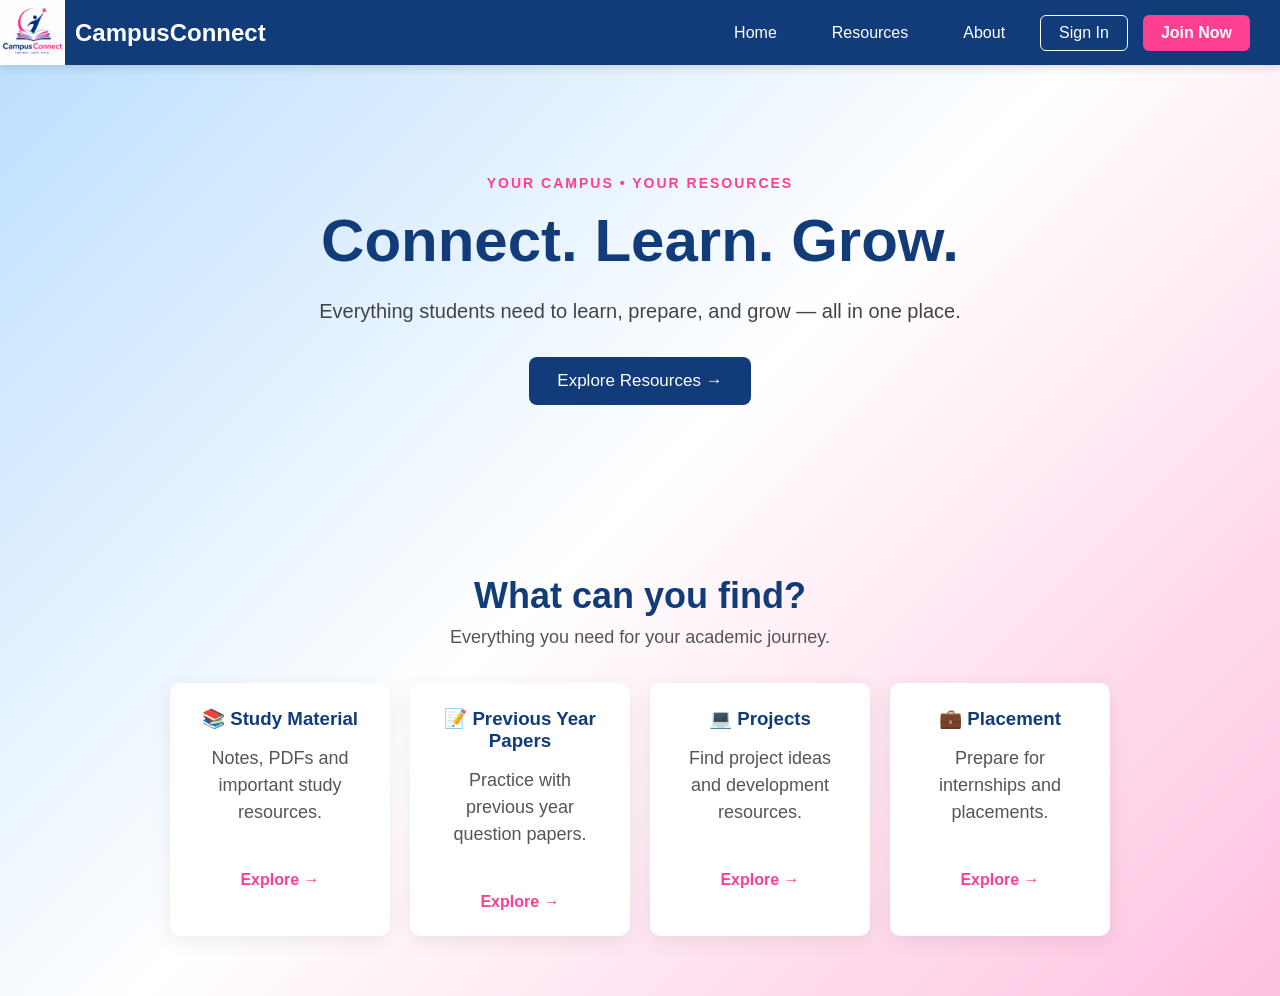
==== index.html @ 2db2a8f1 "Initial CampusConnect website" ====
<!DOCTYPE html>
<html lang="en">
<head>
  <meta charset="UTF-8">
  <meta name="viewport" content="width=device-width, initial-scale=1.0">
  <title>campusConnect</title>
  <link rel="stylesheet" href="style.css">
</head>
<body>
  <!-- Navigation -->
  <nav>
    <div class="brand">
        <img src="logo.png" alt="CampusConnect Logo">
        <h2>CampusConnect</h2>
    </div>
    <div class="nav-links">
        <a href="#">Home</a>
        <a href="#">Resources</a>
        <a href="#">About</a>
        <a href="#" class="signin-btn">Sign In</a>
        <a href="#" class="join-btn">Join Now</a>
    </div>
</nav>

    <!-- Hero section -->
  <section class="hero">
    <div class="hero-content">
        <p class="hero-small-text">YOUR CAMPUS • YOUR RESOURCES</p>
        <h1>Connect. Learn. Grow.</h1>
        <p class="hero-description">
            Everything students need to learn, prepare,
            and grow — all in one place.
        </p>
        <a href="resources.html" class="explore-btn">
    Explore Resources →
</a>
    </div>
</section>

       <!-- Resources Section -->

   <section class="resources">
    <h2>What can you find?</h2>
    <p class="resources-subtitle">
        Everything you need for your academic journey.
    </p>
    <div class="resource-container">
        <div class="resource-card">
            <h3>📚 Study Material</h3>
            <p>Notes, PDFs and important study resources.</p>
            <a href="#">Explore →</a>
        </div>
        <div class="resource-card">
            <h3>📝 Previous Year Papers</h3>
            <p>Practice with previous year question papers.</p>
            <a href="#">Explore →</a>
        </div>
        <div class="resource-card">
            <h3>💻 Projects</h3>
            <p>Find project ideas and development resources.</p>
            <a href="#">Explore →</a>
        </div>
        <div class="resource-card">
            <h3>💼 Placement</h3>
            <p>Prepare for internships and placements.</p>
            <a href="#">Explore →</a>
        </div>
    </div>
</section>
   
</body>
</html>
---- style.css ----
* {
    margin: 0;
    padding: 0;
    box-sizing: border-box;
}


nav {
    height: 65px;
    display: flex;
    justify-content: space-between;
    align-items: center;
    padding: 0 30px 0 0;
    background-color: #123B7A;
    box-shadow: 0 2px 10px rgba(0, 0, 0, 0.15);
}

.brand {
    display: flex;
    align-items: center;
}

.brand img {
    width: 65px;
    height: 65px;
    object-fit: contain;
}

.brand h2 {
    margin-left: 10px;
    font-size: 24px;
    color: white;
}

.nav-links {
    display: flex;
    gap: 30px;
}

.nav-links a {
    text-decoration: none;
    color: white;
    font-size: 16px;
    transition: 0.3s;
}

.nav-links a:hover {
    color: #ff3f91;
}




/*  hero section */
.hero {
    min-height: 450px;
    display: flex;
    justify-content: center;
    align-items: center;
    text-align: center;
    padding: 60px 20px;
}

.hero-content {
    max-width: 750px;
}

.hero-small-text {
    color: #ff3f91;
    font-size: 14px;
    font-weight: bold;
    letter-spacing: 2px;
    margin-bottom: 15px;
}

.hero h1 {
    font-size: 60px;
    color: #123B7A;
    margin-bottom: 20px;
}

.hero-description {
    font-size: 20px;
    line-height: 1.6;
    color: #444;
    margin-bottom: 30px;
}

.hero .explore-btn {
    display: inline-block;
    background-color: #123B7A;
    color: white;
    padding: 14px 28px;
    border-radius: 8px;
    font-size: 17px;
    text-decoration: none;
    cursor: pointer;
    transition: 0.3s;
}

.hero .explore-btn:hover {
    background-color: #ff3f91;
    transform: translateY(-2px);
}

.hero button:hover {
    background-color: #ff3f91;
    transform: translateY(-2px);
}



nav h2 {
    font-size: 25px;
}

nav a {
    text-decoration: none;
    color: #222;
    margin-left: 25px;
}

section {
    padding: 70px 60px;
}

section:first-of-type {
    text-align: center;
}

h1 {
    font-size: 50px;
    margin-bottom: 20px;
}

section p {
    font-size: 18px;
    margin-bottom: 30px;
}

button {
    padding: 12px 25px;
    border: none;
    border-radius: 6px;
    font-size: 16px;
    cursor: pointer;
}

section:last-of-type {
    text-align: center;
}

section:last-of-type > div {
    display: flex;
    justify-content: center;
    gap: 20px;
    margin-top: 30px;
}

section:last-of-type > div > div {
    background-color: white;
    padding: 25px;
    width: 220px;
    border-radius: 10px;
}
body {
    font-family: Arial, sans-serif;
    background: linear-gradient(
        135deg,
        #b9ddff,
        #ffffff 50%,
        #ffc1df
    );
    color: #222;
}
.resources {
    text-align: center;
    padding: 60px 30px;
}

.resources h2 {
    font-size: 36px;
    color: #123B7A;
    margin-bottom: 10px;
}

.resources-subtitle {
    color: #555;
    margin-bottom: 35px;
}

.resource-container {
    display: flex;
    justify-content: center;
    gap: 25px;
    flex-wrap: wrap;
}

.resource-card {
    background-color: white;
    width: 240px;
    padding: 30px 20px;
    border-radius: 12px;
    box-shadow: 0 5px 20px rgba(0, 0, 0, 0.08);
    transition: 0.3s;
}

.resource-card:hover {
    transform: translateY(-8px);
}

.resource-card h3 {
    color: #123B7A;
    margin-bottom: 15px;
}

.resource-card p {
    color: #555;
    line-height: 1.5;
}

.resource-card a {
    display: inline-block;
    margin-top: 15px;
    color: #ff3f91;
    text-decoration: none;
    font-weight: bold;
}

.join-btn {
    background-color: #ff3f91;
    color: white !important;
    padding: 9px 18px;
    border-radius: 6px;
    font-weight: bold;
    transition: 0.3s;
}
/* join button */
.join-btn:hover {
    background-color: white;
    color: #123B7A !important;

}
.join-btn {
    background-color: #ff3f91;
    color: white !important;
    padding: 9px 18px;
    border-radius: 6px;
    font-weight: bold;
    transition: 0.3s;
    margin-left: -15px;
}

/* sign button */
.signin-btn {
    border: 1px solid white;
    padding: 8px 18px;
    border-radius: 6px;
    transition: 0.3s;
}

.signin-btn:hover {
    background-color: white;
    color: #123B7A !important;
}
.nav-links {
    display: flex;
    align-items: center;
    gap: 30px;
}

.signin-btn {
    border: 1px solid white;
    padding: 8px 18px;
    border-radius: 6px;
    transition: 0.3s;
    margin-left: 5px;
}







/* Day 2 :- */
.semester-container {
    display: flex;
    justify-content: center;
    flex-wrap: wrap;
    gap: 25px;
    padding: 50px 30px;
}
.semester-card {
    width: 250px;
    padding: 30px;
    background-color: white;
    border-radius: 12px;
    text-align: center;
    box-shadow: 0 5px 20px rgba(0, 0, 0, 0.08);
    transition: 0.3s;
}
.semester-card:hover {
    transform: translateY(-8px);
}
.semester-card h2 {
    color: #123B7A;
    margin-bottom: 10px;
}
.semester-card p {
    color: #ff3f91;
}


.resource-page {
    text-align: center;
    padding: 70px 30px;
}

.resource-page h1 {
    font-size: 48px;
    color: #123B7A;
    margin-bottom: 15px;
}

.resource-page > p {
    font-size: 18px;
    color: #555;
}

.semester-container {
    display: flex;
    justify-content: center;
    flex-wrap: wrap;
    gap: 25px;
    margin-top: 45px;
}
.semester-card {
    width: 250px;
    padding: 30px;
    background-color: white;
    border-radius: 12px;
    box-shadow: 0 5px 20px rgba(0, 0, 0, 0.08);
    transition: 0.3s;
}
.semester-card:hover {
    transform: translateY(-8px);
    box-shadow: 0 10px 25px rgba(18, 59, 122, 0.15);
}

.semester-card h2 {
    color: #123B7A;
    margin-bottom: 12px;
}

.semester-card p {
    color: #ff3f91;
}
/*  how they look to different platform */
@media (max-width: 900px) {
    .semester-container {
        grid-template-columns: repeat(2, 1fr);
    }
}
@media (max-width: 500px) {
    .semester-container {
        grid-template-columns: 1fr;
    }
}
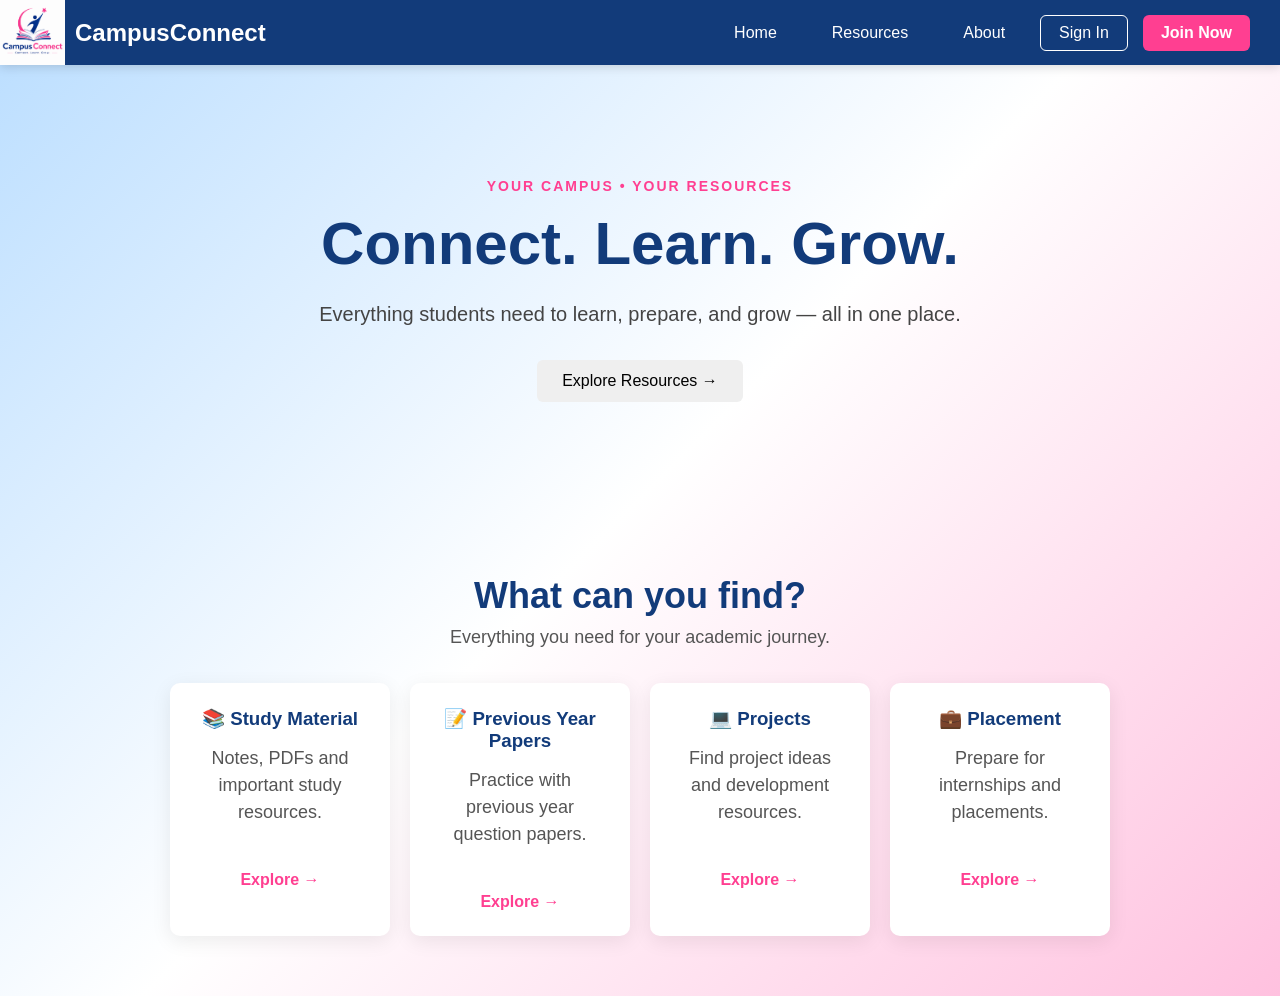
==== commit 3f089b5d: "Complete Day 3 resource navigation" ====
--- a/index.html
+++ b/index.html
@@ -15,7 +15,9 @@
     </div>
     <div class="nav-links">
         <a href="#">Home</a>
-        <a href="#">Resources</a>
+        <a href="resources.html" onclick="window.location.href='resources.html'; return false;">
+            Resources
+        </a>
         <a href="#">About</a>
         <a href="#" class="signin-btn">Sign In</a>
         <a href="#" class="join-btn">Join Now</a>
@@ -31,9 +33,9 @@
             Everything students need to learn, prepare,
             and grow — all in one place.
         </p>
-        <a href="resources.html" class="explore-btn">
+        <button onclick="window.location.href='resources.html'">
     Explore Resources →
-</a>
+</button>
     </div>
 </section>
 
--- a/style.css
+++ b/style.css
@@ -367,3 +367,139 @@
         grid-template-columns: 1fr;
     }
 }
+
+
+
+/* day3  */
+/* Subjects Page */
+
+.subjects {
+    width: 90%;
+    max-width: 1200px;
+    margin: 40px auto;
+    display: grid;
+    grid-template-columns: repeat(3, 1fr);
+    gap: 25px;
+}
+
+.subject-card {
+    background: white;
+    padding: 30px;
+    border-radius: 18px;
+    text-align: center;
+    box-shadow: 0 8px 25px rgba(0, 0, 0, 0.08);
+    box-sizing: border-box;
+}
+
+.subject-card:hover {
+    transform: translateY(-8px);
+    box-shadow: 0 15px 30px rgba(30, 70, 120, 0.2);
+}
+
+.subject-card h2 {
+    color: #173f7a;
+    margin-bottom: 12px;
+}
+
+.subject-card p {
+    color: #555;
+    margin-bottom: 20px;
+}
+
+.subject-card a {
+    color: #f34b9a;
+    text-decoration: none;
+    font-weight: bold;
+}
+
+.subject-card a:hover {
+    text-decoration: underline;
+}
+body > h1,
+body > p {
+    text-align: center;
+}
+
+ #material-section {
+    width: 85%;
+    max-width: 900px;
+    margin: 50px auto;
+    padding: 30px;
+    background: rgba(255, 255, 255, 0.9);
+    border-radius: 18px;
+    box-shadow: 0 8px 25px rgba(30, 70, 120, 0.12);
+}
+
+#material-section h2 {
+    color: #123B7A;
+    text-align: center;
+    margin-bottom: 25px;
+}
+
+.material-list {
+    display: flex;
+    flex-direction: column;
+    gap: 12px;
+}
+
+.material-list p {
+    margin: 0;
+    padding: 15px 20px;
+    background-color: #f8fbff;
+    border-radius: 8px;
+    color: #333;
+}
+
+/* Study Material Section */
+#material-section {
+    display: none;
+    width: 90%;
+    max-width: 1000px;
+    margin: 40px auto;
+    padding: 30px;
+    background: white;
+    border-radius: 20px;
+    box-shadow: 0 10px 30px rgba(0, 0, 0, 0.08);
+    box-sizing: border-box;
+}
+
+#material-section h2 {
+    color: #17427e;
+    text-align: center;
+    margin-bottom: 25px;
+}
+
+.material-list {
+    display: grid;
+    grid-template-columns: repeat(3, 1fr);
+    gap: 20px;
+}
+
+.material-item {
+    padding: 18px;
+    background: #f8f9ff;
+    border-radius: 12px;
+    text-align: center;
+    color: #17427e;
+    font-weight: 600;
+    cursor: pointer;
+    transition: 0.2s;
+}
+
+.material-item:hover {
+    transform: translateY(-3px);
+}
+
+
+#subjects-container {
+    width: 100%;
+    display: grid;
+    grid-template-columns: repeat(3, 1fr);
+    gap: 25px;
+}
+
+.subject-card {
+    width: 100%;
+    box-sizing: border-box;
+    margin: 0;
+}
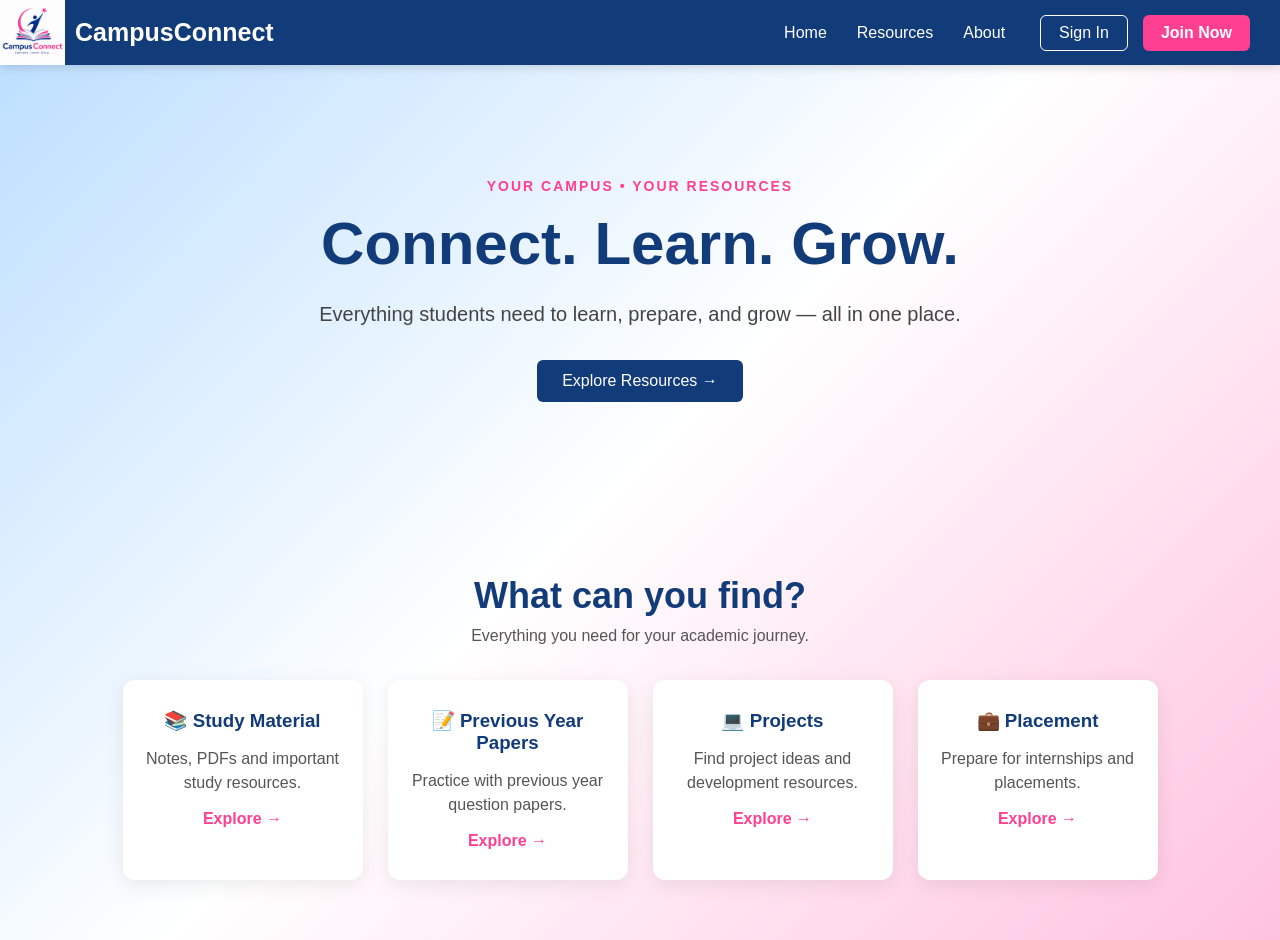
==== commit 74452fb2: "Build CampusConnect full-stack application" ====
--- a/index.html
+++ b/index.html
@@ -18,9 +18,9 @@
         <a href="resources.html" onclick="window.location.href='resources.html'; return false;">
             Resources
         </a>
-        <a href="#">About</a>
-        <a href="#" class="signin-btn">Sign In</a>
-        <a href="#" class="join-btn">Join Now</a>
+        <a href="about.html">About</a>
+        <a href="signin.html" class="signin-btn">Sign In</a>
+        <a href="join.html" class="join-btn">Join Now</a>
     </div>
 </nav>
 
@@ -50,25 +50,25 @@
         <div class="resource-card">
             <h3>📚 Study Material</h3>
             <p>Notes, PDFs and important study resources.</p>
-            <a href="#">Explore →</a>
+            <a href="resources.html">Explore →</a>
         </div>
         <div class="resource-card">
             <h3>📝 Previous Year Papers</h3>
             <p>Practice with previous year question papers.</p>
-            <a href="#">Explore →</a>
+            <a href="resources.html">Explore →</a>
         </div>
         <div class="resource-card">
             <h3>💻 Projects</h3>
             <p>Find project ideas and development resources.</p>
-            <a href="#">Explore →</a>
+            <a href="resources.html">Explore →</a>
         </div>
         <div class="resource-card">
             <h3>💼 Placement</h3>
             <p>Prepare for internships and placements.</p>
-            <a href="#">Explore →</a>
+            <a href="resources.html">Explore →</a>
         </div>
     </div>
 </section>
-   
+   <script src="script.js"></script>
 </body>
 </html>
--- a/style.css
+++ b/style.css
@@ -4,165 +4,10 @@
     box-sizing: border-box;
 }
 
-
-nav {
-    height: 65px;
-    display: flex;
-    justify-content: space-between;
-    align-items: center;
-    padding: 0 30px 0 0;
-    background-color: #123B7A;
-    box-shadow: 0 2px 10px rgba(0, 0, 0, 0.15);
-}
-
-.brand {
-    display: flex;
-    align-items: center;
-}
-
-.brand img {
-    width: 65px;
-    height: 65px;
-    object-fit: contain;
-}
-
-.brand h2 {
-    margin-left: 10px;
-    font-size: 24px;
-    color: white;
-}
-
-.nav-links {
-    display: flex;
-    gap: 30px;
-}
-
-.nav-links a {
-    text-decoration: none;
-    color: white;
-    font-size: 16px;
-    transition: 0.3s;
-}
-
-.nav-links a:hover {
-    color: #ff3f91;
-}
-
-
-
-
-/*  hero section */
-.hero {
-    min-height: 450px;
-    display: flex;
-    justify-content: center;
-    align-items: center;
-    text-align: center;
-    padding: 60px 20px;
-}
-
-.hero-content {
-    max-width: 750px;
-}
-
-.hero-small-text {
-    color: #ff3f91;
-    font-size: 14px;
-    font-weight: bold;
-    letter-spacing: 2px;
-    margin-bottom: 15px;
-}
-
-.hero h1 {
-    font-size: 60px;
-    color: #123B7A;
-    margin-bottom: 20px;
-}
-
-.hero-description {
-    font-size: 20px;
-    line-height: 1.6;
-    color: #444;
-    margin-bottom: 30px;
-}
-
-.hero .explore-btn {
-    display: inline-block;
-    background-color: #123B7A;
-    color: white;
-    padding: 14px 28px;
-    border-radius: 8px;
-    font-size: 17px;
-    text-decoration: none;
-    cursor: pointer;
-    transition: 0.3s;
-}
-
-.hero .explore-btn:hover {
-    background-color: #ff3f91;
-    transform: translateY(-2px);
-}
-
-.hero button:hover {
-    background-color: #ff3f91;
-    transform: translateY(-2px);
-}
-
-
-
-nav h2 {
-    font-size: 25px;
-}
-
-nav a {
-    text-decoration: none;
-    color: #222;
-    margin-left: 25px;
-}
-
-section {
-    padding: 70px 60px;
-}
-
-section:first-of-type {
-    text-align: center;
-}
-
-h1 {
-    font-size: 50px;
-    margin-bottom: 20px;
-}
-
-section p {
-    font-size: 18px;
-    margin-bottom: 30px;
-}
-
-button {
-    padding: 12px 25px;
-    border: none;
-    border-radius: 6px;
-    font-size: 16px;
-    cursor: pointer;
-}
-
-section:last-of-type {
-    text-align: center;
-}
-
-section:last-of-type > div {
-    display: flex;
-    justify-content: center;
-    gap: 20px;
-    margin-top: 30px;
-}
-
-section:last-of-type > div > div {
-    background-color: white;
-    padding: 25px;
-    width: 220px;
-    border-radius: 10px;
-}
+/* =========================
+   BODY
+========================= */
+
 body {
     font-family: Arial, sans-serif;
     background: linear-gradient(
@@ -173,6 +18,150 @@
     );
     color: #222;
 }
+
+
+/* =========================
+   NAVIGATION
+========================= */
+
+nav {
+    height: 65px;
+    display: flex;
+    justify-content: space-between;
+    align-items: center;
+    padding: 0 30px 0 0;
+    background-color: #123B7A;
+    box-shadow: 0 2px 10px rgba(0, 0, 0, 0.15);
+}
+
+.brand {
+    display: flex;
+    align-items: center;
+}
+
+.brand img {
+    width: 65px;
+    height: 65px;
+    object-fit: contain;
+}
+
+.brand h2 {
+    margin-left: 10px;
+    font-size: 25px;
+    color: white;
+}
+
+.nav-links {
+    display: flex;
+    align-items: center;
+    gap: 30px;
+}
+
+.nav-links a {
+    text-decoration: none;
+    color: white;
+    font-size: 16px;
+    transition: 0.3s;
+}
+
+.nav-links a:hover {
+    color: #ff3f91;
+}
+
+
+/* Sign In */
+
+.signin-btn {
+    border: 1px solid white;
+    padding: 8px 18px;
+    border-radius: 6px;
+    transition: 0.3s;
+    margin-left: 5px;
+}
+
+.signin-btn:hover {
+    background-color: white;
+    color: #123B7A !important;
+}
+
+
+/* Join Now */
+
+.join-btn {
+    background-color: #ff3f91;
+    color: white !important;
+    padding: 9px 18px;
+    border-radius: 6px;
+    font-weight: bold;
+    transition: 0.3s;
+    margin-left: -15px;
+}
+
+.join-btn:hover {
+    background-color: white;
+    color: #123B7A !important;
+}
+
+
+/* =========================
+   HERO SECTION
+========================= */
+
+.hero {
+    min-height: 450px;
+    display: flex;
+    justify-content: center;
+    align-items: center;
+    text-align: center;
+    padding: 60px 20px;
+}
+
+.hero-content {
+    max-width: 750px;
+}
+
+.hero-small-text {
+    color: #ff3f91;
+    font-size: 14px;
+    font-weight: bold;
+    letter-spacing: 2px;
+    margin-bottom: 15px;
+}
+
+.hero h1 {
+    font-size: 60px;
+    color: #123B7A;
+    margin-bottom: 20px;
+}
+
+.hero-description {
+    font-size: 20px;
+    line-height: 1.6;
+    color: #444;
+    margin-bottom: 30px;
+}
+
+.hero button {
+    padding: 12px 25px;
+    border: none;
+    border-radius: 6px;
+    font-size: 16px;
+    cursor: pointer;
+    background-color: #123B7A;
+    color: white;
+    transition: 0.3s;
+}
+
+.hero button:hover {
+    background-color: #ff3f91;
+    transform: translateY(-2px);
+}
+
+
+/* =========================
+   HOMEPAGE RESOURCES
+========================= */
+
 .resources {
     text-align: center;
     padding: 60px 30px;
@@ -227,122 +216,56 @@
     font-weight: bold;
 }
 
-.join-btn {
-    background-color: #ff3f91;
-    color: white !important;
-    padding: 9px 18px;
-    border-radius: 6px;
-    font-weight: bold;
-    transition: 0.3s;
-}
-/* join button */
-.join-btn:hover {
-    background-color: white;
-    color: #123B7A !important;
-
-}
-.join-btn {
-    background-color: #ff3f91;
-    color: white !important;
-    padding: 9px 18px;
-    border-radius: 6px;
-    font-weight: bold;
-    transition: 0.3s;
-    margin-left: -15px;
-}
-
-/* sign button */
-.signin-btn {
-    border: 1px solid white;
-    padding: 8px 18px;
-    border-radius: 6px;
-    transition: 0.3s;
-}
-
-.signin-btn:hover {
-    background-color: white;
-    color: #123B7A !important;
-}
-.nav-links {
-    display: flex;
-    align-items: center;
-    gap: 30px;
-}
-
-.signin-btn {
-    border: 1px solid white;
-    padding: 8px 18px;
-    border-radius: 6px;
-    transition: 0.3s;
-    margin-left: 5px;
-}
-
-
-
-
-
-
-
-/* Day 2 :- */
+
+/* =========================
+   RESOURCE PAGE
+========================= */
+
+.resource-page {
+    text-align: center;
+    padding: 55px 30px;
+}
+
+.resource-page h1 {
+    font-size: 48px;
+    color: #123B7A;
+    margin-bottom: 10px;
+}
+
+.resource-page > p,
+.semester-subtitle {
+    font-size: 18px;
+    color: #555;
+    margin-bottom: 35px;
+}
+
+
+/* =========================
+   SEMESTER CARDS
+========================= */
+
 .semester-container {
     display: flex;
     justify-content: center;
     flex-wrap: wrap;
     gap: 25px;
-    padding: 50px 30px;
-}
+    margin-top: 45px;
+    padding: 0 30px;
+}
+
 .semester-card {
+    display: block;
     width: 250px;
     padding: 30px;
     background-color: white;
     border-radius: 12px;
     text-align: center;
+    text-decoration: none;
+    color: inherit;
     box-shadow: 0 5px 20px rgba(0, 0, 0, 0.08);
     transition: 0.3s;
 }
-.semester-card:hover {
-    transform: translateY(-8px);
-}
-.semester-card h2 {
-    color: #123B7A;
-    margin-bottom: 10px;
-}
-.semester-card p {
-    color: #ff3f91;
-}
-
-
-.resource-page {
-    text-align: center;
-    padding: 70px 30px;
-}
-
-.resource-page h1 {
-    font-size: 48px;
-    color: #123B7A;
-    margin-bottom: 15px;
-}
-
-.resource-page > p {
-    font-size: 18px;
-    color: #555;
-}
-
-.semester-container {
-    display: flex;
-    justify-content: center;
-    flex-wrap: wrap;
-    gap: 25px;
-    margin-top: 45px;
-}
-.semester-card {
-    width: 250px;
-    padding: 30px;
-    background-color: white;
-    border-radius: 12px;
-    box-shadow: 0 5px 20px rgba(0, 0, 0, 0.08);
-    transition: 0.3s;
-}
+
 .semester-card:hover {
     transform: translateY(-8px);
     box-shadow: 0 10px 25px rgba(18, 59, 122, 0.15);
@@ -356,101 +279,64 @@
 .semester-card p {
     color: #ff3f91;
 }
-/*  how they look to different platform */
-@media (max-width: 900px) {
-    .semester-container {
-        grid-template-columns: repeat(2, 1fr);
-    }
-}
-@media (max-width: 500px) {
-    .semester-container {
-        grid-template-columns: 1fr;
-    }
-}
-
-
-
-/* day3  */
-/* Subjects Page */
+
+
+/* =========================
+   SUBJECTS
+========================= */
 
 .subjects {
     width: 90%;
     max-width: 1200px;
     margin: 40px auto;
+}
+
+#subjects-container {
+    width: 100%;
     display: grid;
     grid-template-columns: repeat(3, 1fr);
     gap: 25px;
 }
 
 .subject-card {
+    width: 100%;
+    min-height: 215px;
     background: white;
-    padding: 30px;
+    padding: 30px 25px;
     border-radius: 18px;
     text-align: center;
     box-shadow: 0 8px 25px rgba(0, 0, 0, 0.08);
-    box-sizing: border-box;
-}
-
+    cursor: pointer;
+    transition: transform 0.3s, box-shadow 0.3s;
+
+    display: flex;
+    flex-direction: column;
+    justify-content: center;
+}
 .subject-card:hover {
     transform: translateY(-8px);
     box-shadow: 0 15px 30px rgba(30, 70, 120, 0.2);
 }
-
 .subject-card h2 {
     color: #173f7a;
     margin-bottom: 12px;
 }
-
 .subject-card p {
     color: #555;
     margin-bottom: 20px;
 }
-
-.subject-card a {
+.subject-card a,
+.subject-card span {
     color: #f34b9a;
     text-decoration: none;
     font-weight: bold;
 }
-
 .subject-card a:hover {
     text-decoration: underline;
 }
-body > h1,
-body > p {
-    text-align: center;
-}
-
- #material-section {
-    width: 85%;
-    max-width: 900px;
-    margin: 50px auto;
-    padding: 30px;
-    background: rgba(255, 255, 255, 0.9);
-    border-radius: 18px;
-    box-shadow: 0 8px 25px rgba(30, 70, 120, 0.12);
-}
-
-#material-section h2 {
-    color: #123B7A;
-    text-align: center;
-    margin-bottom: 25px;
-}
-
-.material-list {
-    display: flex;
-    flex-direction: column;
-    gap: 12px;
-}
-
-.material-list p {
-    margin: 0;
-    padding: 15px 20px;
-    background-color: #f8fbff;
-    border-radius: 8px;
-    color: #333;
-}
-
-/* Study Material Section */
+/* =========================
+   STUDY MATERIAL
+========================= */
 #material-section {
     display: none;
     width: 90%;
@@ -460,21 +346,18 @@
     background: white;
     border-radius: 20px;
     box-shadow: 0 10px 30px rgba(0, 0, 0, 0.08);
-    box-sizing: border-box;
-}
-
+}
 #material-section h2 {
     color: #17427e;
     text-align: center;
     margin-bottom: 25px;
-}
-
+    font-size: 28px;
+}
 .material-list {
     display: grid;
     grid-template-columns: repeat(3, 1fr);
     gap: 20px;
 }
-
 .material-item {
     padding: 18px;
     background: #f8f9ff;
@@ -483,23 +366,252 @@
     color: #17427e;
     font-weight: 600;
     cursor: pointer;
-    transition: 0.2s;
-}
-
+    transition: transform 0.2s, box-shadow 0.2s;
+}
 .material-item:hover {
     transform: translateY(-3px);
-}
-
-
-#subjects-container {
+    box-shadow: 0 6px 15px rgba(30, 70, 120, 0.12);
+}
+/* =========================
+   BACK BUTTON
+========================= */
+.back-btn {
+    display: inline-block;
+    margin-bottom: 25px;
+    color: #123B7A;
+    text-decoration: none;
+    font-weight: bold;
+    font-size: 16px;
+    transition: 0.3s;
+}
+.back-btn:hover {
+    color: #ff3f91;
+    transform: translateX(-3px);
+}
+/* =========================
+   RESPONSIVE DESIGN
+========================= */
+
+@media (max-width: 900px) {
+    #subjects-container {
+        grid-template-columns: repeat(2, 1fr);
+    }
+    .material-list {
+        grid-template-columns: repeat(2, 1fr);
+    }
+}
+
+@media (max-width: 600px) {
+    nav {
+        height: auto;
+        min-height: 65px;
+        padding: 10px 12px;
+        flex-wrap: wrap;
+        gap: 10px;
+    }
+    .brand img {
+        width: 50px;
+        height: 50px;
+    }
+    .brand h2 {
+        font-size: 18px;
+        margin-left: 6px;
+    }
+    .nav-links {
+        width: 100%;
+        justify-content: center;
+        gap: 12px;
+        flex-wrap: wrap;
+    }
+    .nav-links a {
+        font-size: 13px;
+    }
+    .signin-btn {
+        padding: 6px 12px;
+        margin-left: 0;
+    }
+    .join-btn {
+        padding: 7px 12px;
+        margin-left: 0;
+    }
+    .hero h1 {
+        font-size: 42px;
+    }
+    .resource-page h1 {
+        font-size: 38px;
+    }
+    #subjects-container {
+        grid-template-columns: 1fr;
+    }
+    .material-list {
+        grid-template-columns: 1fr;
+    }
+    .subjects {
+        width: 95%;
+    }
+    #material-section {
+        width: 95%;
+    }
+}
+
+
+/* =========================
+   SIGN IN PAGE
+========================= */
+
+.signin-page {
+    min-height: calc(100vh - 65px);
+    display: flex;
+    justify-content: center;
+    align-items: center;
+    padding: 40px 20px;
+}
+
+.signin-card {
     width: 100%;
+    max-width: 430px;
+    background: white;
+    padding: 40px;
+    border-radius: 20px;
+    box-shadow: 0 10px 35px rgba(0, 0, 0, 0.1);
+}
+
+.signin-card h1 {
+    color: #123B7A;
+    font-size: 32px;
+    margin-bottom: 10px;
+    text-align: center;
+}
+
+.signin-card > p {
+    color: #666;
+    text-align: center;
+    margin-bottom: 30px;
+}
+
+.signin-card form {
+    display: flex;
+    flex-direction: column;
+}
+
+.signin-card label {
+    color: #123B7A;
+    font-weight: bold;
+    margin-bottom: 8px;
+}
+
+.signin-card input {
+    padding: 13px 15px;
+    border: 1px solid #ddd;
+    border-radius: 8px;
+    font-size: 15px;
+    margin-bottom: 20px;
+    outline: none;
+}
+
+.signin-card input:focus {
+    border-color: #123B7A;
+}
+
+.signin-card button {
+    background-color: #123B7A;
+    color: white;
+    border: none;
+    padding: 13px;
+    border-radius: 8px;
+    font-size: 16px;
+    font-weight: bold;
+    cursor: pointer;
+    transition: 0.3s;
+}
+
+.signin-card button:hover {
+    background-color: #ff3f91;
+    transform: translateY(-2px);
+}
+
+.signup-text {
+    margin-top: 25px;
+    margin-bottom: 0 !important;
+}
+
+.signup-text a {
+    color: #ff3f91;
+    text-decoration: none;
+    font-weight: bold;
+}
+
+/* =========================
+   ABOUT PAGE
+========================= */
+
+.about-page {
+    min-height: calc(100vh - 65px);
+    padding: 70px 30px;
+    text-align: center;
+}
+
+.about-header {
+    max-width: 750px;
+    margin: 0 auto 50px;
+}
+
+.about-label {
+    color: #ff3f91;
+    font-size: 14px !important;
+    font-weight: bold;
+    letter-spacing: 2px;
+    margin-bottom: 15px !important;
+}
+
+.about-header h1 {
+    font-size: 52px;
+    line-height: 1.15;
+    color: #123B7A;
+    margin-bottom: 20px;
+}
+
+.about-intro {
+    color: #555;
+    font-size: 19px !important;
+    line-height: 1.6;
+    margin-bottom: 0 !important;
+}
+
+.about-content {
+    max-width: 1100px;
+    margin: 0 auto;
     display: grid;
     grid-template-columns: repeat(3, 1fr);
     gap: 25px;
 }
 
-.subject-card {
-    width: 100%;
-    box-sizing: border-box;
-    margin: 0;
+.about-card {
+    background: white;
+    padding: 35px 25px;
+    border-radius: 18px;
+    box-shadow: 0 8px 25px rgba(0, 0, 0, 0.08);
+    transition: 0.3s;
+}
+
+.about-card:hover {
+    transform: translateY(-8px);
+    box-shadow: 0 15px 30px rgba(30, 70, 120, 0.15);
+}
+
+.about-icon {
+    font-size: 42px;
+    margin-bottom: 18px;
+}
+
+.about-card h2 {
+    color: #123B7A;
+    margin-bottom: 15px;
+    font-size: 24px;
+}
+
+.about-card p {
+    color: #555;
+    line-height: 1.6;
+    font-size: 16px;
 }
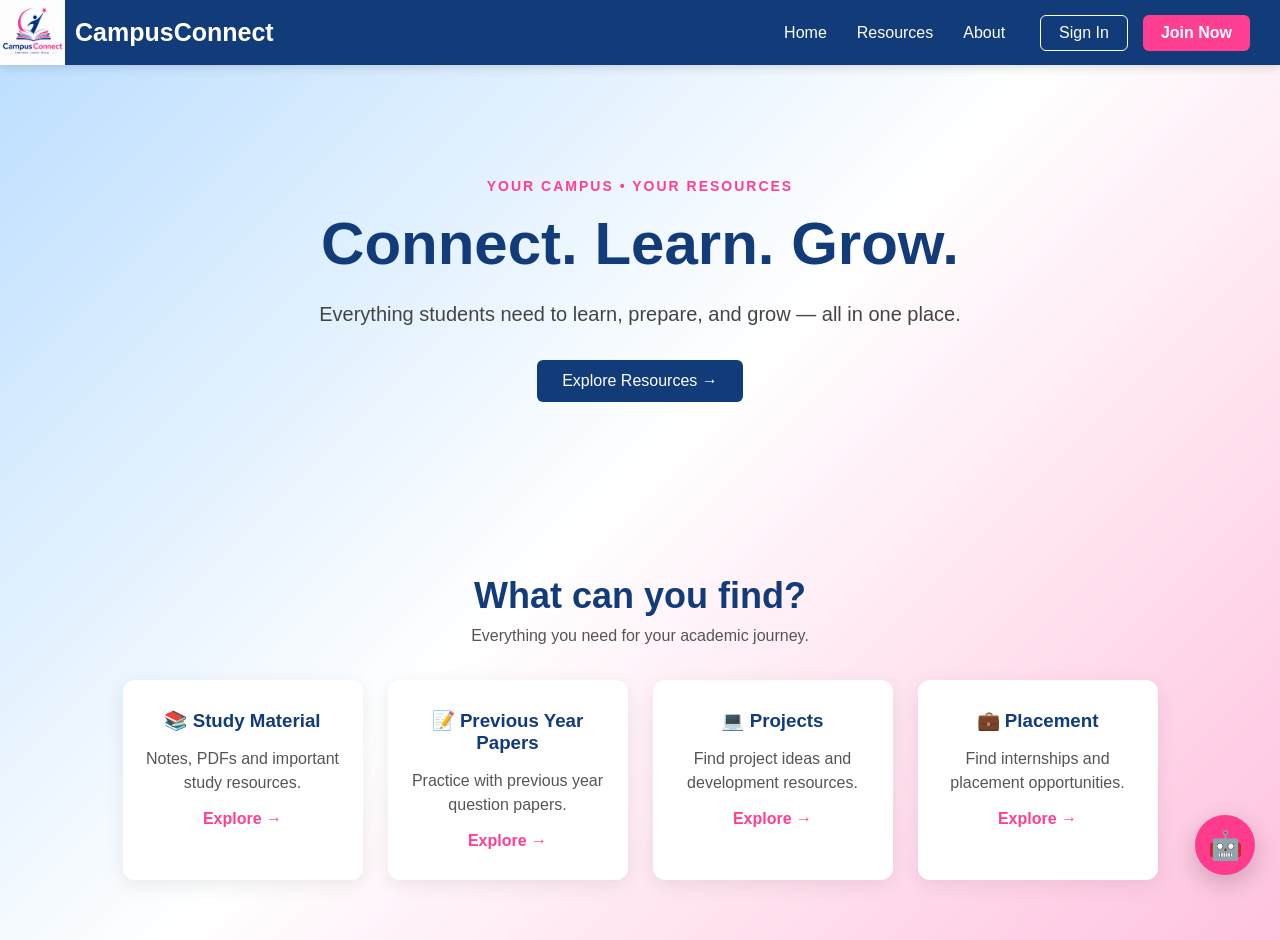
==== commit 5781afcc: "Prepare CampusConnect for deployment" ====
--- a/index.html
+++ b/index.html
@@ -1,74 +1,259 @@
 <!DOCTYPE html>
 <html lang="en">
 <head>
-  <meta charset="UTF-8">
-  <meta name="viewport" content="width=device-width, initial-scale=1.0">
-  <title>campusConnect</title>
-  <link rel="stylesheet" href="style.css">
+    <meta charset="UTF-8">
+    <meta
+        name="viewport"
+        content="width=device-width, initial-scale=1.0"
+    >
+    <title>campusConnect</title>
+    <link
+        rel="stylesheet"
+        href="style.css"
+    >
 </head>
 <body>
-  <!-- Navigation -->
-  <nav>
-    <div class="brand">
-        <img src="logo.png" alt="CampusConnect Logo">
-        <h2>CampusConnect</h2>
-    </div>
-    <div class="nav-links">
-        <a href="#">Home</a>
-        <a href="resources.html" onclick="window.location.href='resources.html'; return false;">
-            Resources
-        </a>
-        <a href="about.html">About</a>
-        <a href="signin.html" class="signin-btn">Sign In</a>
-        <a href="join.html" class="join-btn">Join Now</a>
-    </div>
-</nav>
-
-    <!-- Hero section -->
-  <section class="hero">
-    <div class="hero-content">
-        <p class="hero-small-text">YOUR CAMPUS • YOUR RESOURCES</p>
-        <h1>Connect. Learn. Grow.</h1>
-        <p class="hero-description">
-            Everything students need to learn, prepare,
-            and grow — all in one place.
+    <!-- ===============================
+         NAVIGATION
+    ================================ -->
+    <nav>
+        <div class="brand">
+            <img
+                src="logo.png"
+                alt="CampusConnect Logo"
+            >
+            <h2>
+                CampusConnect
+            </h2>
+        </div>
+        <div class="nav-links">
+            <a href="#">
+                Home
+            </a>
+            <a href="resources.html">
+                Resources
+            </a>
+
+            <a href="about.html">
+                About
+            </a>
+
+            <a
+                href="signin.html"
+                class="signin-btn"
+            >
+                Sign In
+            </a>
+
+            <a
+                href="join.html"
+                class="join-btn"
+            >
+                Join Now
+            </a>
+
+        </div>
+
+    </nav>
+
+
+    <!-- ===============================
+         HERO SECTION
+    ================================ -->
+
+    <section class="hero">
+
+        <div class="hero-content">
+
+            <p
+                id="welcome-user"
+                class="welcome-user"
+            ></p>
+
+            <p class="hero-small-text">
+                YOUR CAMPUS • YOUR RESOURCES
+            </p>
+
+            <h1>
+                Connect. Learn. Grow.
+            </h1>
+
+            <p class="hero-description">
+                Everything students need to learn,
+                prepare, and grow — all in one place.
+            </p>
+
+            <button
+                onclick="window.location.href='resources.html'"
+            >
+                Explore Resources →
+            </button>
+
+        </div>
+
+    </section>
+
+
+    <!-- ===============================
+         RESOURCES SECTION
+    ================================ -->
+
+    <section class="resources">
+
+        <h2>
+            What can you find?
+        </h2>
+
+        <p class="resources-subtitle">
+            Everything you need for your academic journey.
         </p>
-        <button onclick="window.location.href='resources.html'">
-    Explore Resources →
-</button>
-    </div>
-</section>
-
-       <!-- Resources Section -->
-
-   <section class="resources">
-    <h2>What can you find?</h2>
-    <p class="resources-subtitle">
-        Everything you need for your academic journey.
-    </p>
-    <div class="resource-container">
-        <div class="resource-card">
-            <h3>📚 Study Material</h3>
-            <p>Notes, PDFs and important study resources.</p>
-            <a href="resources.html">Explore →</a>
-        </div>
-        <div class="resource-card">
-            <h3>📝 Previous Year Papers</h3>
-            <p>Practice with previous year question papers.</p>
-            <a href="resources.html">Explore →</a>
-        </div>
-        <div class="resource-card">
-            <h3>💻 Projects</h3>
-            <p>Find project ideas and development resources.</p>
-            <a href="resources.html">Explore →</a>
-        </div>
-        <div class="resource-card">
-            <h3>💼 Placement</h3>
-            <p>Prepare for internships and placements.</p>
-            <a href="resources.html">Explore →</a>
-        </div>
-    </div>
-</section>
-   <script src="script.js"></script>
+
+
+        <div class="resource-container">
+
+
+            <!-- STUDY MATERIAL -->
+
+            <div class="resource-card">
+
+                <h3>
+                    📚 Study Material
+                </h3>
+
+                <p>
+                    Notes, PDFs and important study resources.
+                </p>
+
+                <a href="resources.html">
+                    Explore →
+                </a>
+
+            </div>
+
+
+            <!-- PREVIOUS YEAR PAPERS -->
+
+            <div class="resource-card">
+
+                <h3>
+                    📝 Previous Year Papers
+                </h3>
+
+                <p>
+                    Practice with previous year question papers.
+                </p>
+
+                <a href="resources.html">
+                    Explore →
+                </a>
+
+            </div>
+
+
+            <!-- PROJECTS -->
+
+            <div class="resource-card">
+
+                <h3>
+                    💻 Projects
+                </h3>
+
+                <p>
+                    Find project ideas and development resources.
+                </p>
+
+                <a href="projects.html">
+                    Explore →
+                </a>
+
+            </div>
+
+
+            <!-- PLACEMENTS -->
+
+            <div class="resource-card">
+
+                <h3>
+                    💼 Placement
+                </h3>
+
+                <p>
+                    Find internships and placement opportunities.
+                </p>
+
+                <a href="placements.html">
+                    Explore →
+                </a>
+
+            </div>
+
+
+        </div>
+
+    </section>
+
+
+    <!-- ===============================
+         JAVASCRIPT
+    ================================ -->
+
+    <script src="script.js"></script>
+    <!-- CampusAI Chatbot -->
+<div id="campus-ai-button" onclick="toggleCampusAI()">
+    🤖
+</div>
+
+<div id="campus-ai-chat">
+   <div class="campus-ai-header">
+    <div>
+        <strong>CampusAI 🤖</strong>
+        <small>Your study assistant</small>
+    </div>
+
+    <div class="campus-ai-header-buttons">
+
+        <button
+            onclick="newCampusAIChat()"
+            title="New Chat">
+            ↻
+        </button>
+
+        <button
+            onclick="maximizeCampusAI()"
+            title="Maximize">
+            ⛶
+        </button>
+
+        <button
+            onclick="toggleCampusAI()"
+            title="Close">
+            ×
+        </button>
+
+    </div>
+</div>
+
+    <div id="campus-ai-messages" class="campus-ai-messages">
+        <div class="ai-message">
+            👋 Hi! I'm CampusAI.<br>
+            Ask me anything about your studies.
+        </div>
+    </div>
+
+    <div class="campus-ai-input">
+        <input
+            type="text"
+            id="campus-ai-input"
+            placeholder="Ask anything..."
+            onkeydown="if(event.key === 'Enter') sendCampusAIMessage()"
+        >
+
+        <button onclick="sendCampusAIMessage()">
+            ➤
+        </button>
+    </div>
+</div>
+
 </body>
+
 </html>
--- a/style.css
+++ b/style.css
@@ -614,4 +614,2429 @@
     color: #555;
     line-height: 1.6;
     font-size: 16px;
+}
+
+
+/* =========================
+   ADMIN DASHBOARD
+========================= */
+
+.admin-page {
+    min-height: calc(100vh - 70px);
+    padding: 45px 6%;
+    background: linear-gradient(
+        135deg,
+        #eef7ff,
+        #ffffff,
+        #fff0f8
+    );
+}
+
+.admin-header {
+    margin-bottom: 35px;
+}
+
+.admin-header .about-label {
+    color: #ff3f91;
+    font-weight: 700;
+    letter-spacing: 2px;
+    margin-bottom: 8px;
+}
+
+.admin-header h1 {
+    color: #173f7a;
+    font-size: 42px;
+    margin: 0 0 10px;
+}
+
+.admin-header p:last-child {
+    color: #666;
+    font-size: 17px;
+    margin: 0;
+}
+
+.admin-grid {
+    display: grid;
+    grid-template-columns: repeat(2, minmax(0, 1fr));
+    gap: 30px;
+    align-items: start;
+}
+
+.admin-grid .about-card {
+    background: rgba(255, 255, 255, 0.95);
+    border-radius: 22px;
+    padding: 32px;
+    box-shadow: 0 10px 30px rgba(20, 60, 120, 0.10);
+    border: 1px solid rgba(23, 63, 122, 0.08);
+    transition: transform 0.25s ease,
+                box-shadow 0.25s ease;
+}
+
+.admin-grid .about-card:hover {
+    transform: translateY(-4px);
+    box-shadow: 0 16px 35px rgba(20, 60, 120, 0.15);
+}
+
+.admin-grid .about-icon {
+    width: 58px;
+    height: 58px;
+    display: flex;
+    align-items: center;
+    justify-content: center;
+    background: #eef5ff;
+    border-radius: 16px;
+    font-size: 30px;
+    margin-bottom: 18px;
+}
+
+.admin-grid .about-card h2 {
+    color: #173f7a;
+    font-size: 25px;
+    margin: 0 0 8px;
+}
+
+.admin-grid .about-card > p {
+    color: #666;
+    margin-bottom: 22px;
+}
+
+/* Admin buttons */
+
+.admin-grid button {
+    border: none;
+    border-radius: 10px;
+    padding: 10px 16px;
+    background: #173f7a;
+    color: white;
+    font-size: 14px;
+    font-weight: 600;
+    cursor: pointer;
+    transition: 0.2s ease;
+}
+
+.admin-grid button:hover {
+    background: #ff3f91;
+    transform: translateY(-1px);
+}
+
+/* Admin selects */
+
+.admin-grid select,
+.admin-grid input[type="text"],
+.admin-grid input[type="number"] {
+    border: 1px solid #d7dce5;
+    border-radius: 10px;
+    padding: 10px 12px;
+    font-size: 14px;
+    background: white;
+    outline: none;
+    margin: 5px 4px 5px 0;
+}
+
+.admin-grid select:focus,
+.admin-grid input[type="text"]:focus,
+.admin-grid input[type="number"]:focus {
+    border-color: #173f7a;
+    box-shadow: 0 0 0 3px rgba(23, 63, 122, 0.08);
+}
+
+/* File input */
+
+.admin-grid input[type="file"] {
+    display: block;
+    margin: 12px 0;
+    padding: 10px;
+    width: 100%;
+    box-sizing: border-box;
+    border: 1px dashed #bfc7d6;
+    border-radius: 10px;
+    background: #f8fafc;
+}
+
+/* Subject/resource lists */
+
+#admin-subject-list,
+#resource-list {
+    margin-top: 20px !important;
+}
+
+.material-item {
+    display: flex;
+    align-items: center;
+    gap: 10px;
+    flex-wrap: wrap;
+    padding: 13px 15px;
+    margin-bottom: 10px;
+    background: #f7f9fc;
+    border: 1px solid #e5e9f0;
+    border-radius: 12px;
+}
+
+.material-item button {
+    margin-left: auto;
+    padding: 7px 11px;
+    font-size: 12px;
+}
+
+.material-item button + button {
+    margin-left: 0;
+}
+
+/* Logout */
+
+#logout-btn {
+    cursor: pointer;
+}
+
+/* Mobile */
+
+@media (max-width: 800px) {
+
+    .admin-page {
+        padding: 30px 18px;
+    }
+
+    .admin-header h1 {
+        font-size: 32px;
+    }
+
+    .admin-grid {
+        grid-template-columns: 1fr;
+    }
+
+    .admin-grid .about-card {
+        padding: 24px;
+    }
+
+    .admin-grid select,
+    .admin-grid input[type="text"],
+    .admin-grid input[type="number"] {
+        width: 100%;
+        box-sizing: border-box;
+        margin: 5px 0;
+    }
+
+    .admin-grid button {
+        margin-top: 6px;
+    }
+
+}
+
+/* =========================
+   ADMIN STATISTICS
+========================= */
+
+.admin-stats {
+    display: grid;
+    grid-template-columns: repeat(4, 1fr);
+    gap: 20px;
+    margin-bottom: 35px;
+}
+
+.stat-card {
+    background: rgba(255, 255, 255, 0.95);
+    border: 1px solid rgba(23, 63, 122, 0.08);
+    border-radius: 18px;
+    padding: 22px;
+    display: flex;
+    align-items: center;
+    gap: 16px;
+    box-shadow: 0 8px 25px rgba(20, 60, 120, 0.08);
+    transition: transform 0.25s ease,
+                box-shadow 0.25s ease;
+}
+
+.stat-card:hover {
+    transform: translateY(-3px);
+    box-shadow: 0 12px 30px rgba(20, 60, 120, 0.13);
+}
+
+.stat-icon {
+    width: 52px;
+    height: 52px;
+    display: flex;
+    align-items: center;
+    justify-content: center;
+    background: #eef5ff;
+    border-radius: 14px;
+    font-size: 26px;
+}
+
+.stat-card h2 {
+    margin: 0;
+    color: #173f7a;
+    font-size: 28px;
+}
+
+.stat-card p {
+    margin: 3px 0 0;
+    color: #777;
+    font-size: 14px;
+}
+
+
+/* Mobile */
+
+@media (max-width: 900px) {
+
+    .admin-stats {
+        grid-template-columns: repeat(2, 1fr);
+    }
+
+}
+
+@media (max-width: 500px) {
+
+    .admin-stats {
+        grid-template-columns: 1fr;
+    }
+
+}
+
+/* =========================
+   USER MANAGEMENT
+========================= */
+
+.user-management {
+    margin-top: 30px;
+    background: rgba(255, 255, 255, 0.95);
+    border: 1px solid rgba(23, 63, 122, 0.08);
+    border-radius: 22px;
+    padding: 30px;
+    box-shadow: 0 10px 30px rgba(20, 60, 120, 0.10);
+}
+
+.user-management-header {
+    display: flex;
+    justify-content: space-between;
+    align-items: center;
+    gap: 20px;
+    margin-bottom: 25px;
+}
+
+.user-management-header .about-label {
+    margin: 0 0 5px;
+}
+
+.user-management-header h2 {
+    color: #173f7a;
+    font-size: 26px;
+    margin: 0 0 5px;
+}
+
+.user-management-header p:last-child {
+    color: #666;
+    margin: 0;
+}
+
+.user-management-header button {
+    border: none;
+    border-radius: 10px;
+    padding: 11px 18px;
+    background: #173f7a;
+    color: white;
+    font-weight: 600;
+    cursor: pointer;
+}
+
+.user-management-header button:hover {
+    background: #ff3f91;
+}
+
+
+/* User rows */
+
+#user-list {
+    display: flex;
+    flex-direction: column;
+    gap: 10px;
+}
+
+.user-row {
+    display: flex;
+    align-items: center;
+    justify-content: space-between;
+    gap: 20px;
+    padding: 15px 18px;
+    background: #f7f9fc;
+    border: 1px solid #e5e9f0;
+    border-radius: 12px;
+}
+
+.user-info {
+    display: flex;
+    flex-direction: column;
+    gap: 4px;
+}
+
+.user-info strong {
+    color: #173f7a;
+    font-size: 15px;
+}
+
+.user-info span {
+    color: #777;
+    font-size: 14px;
+}
+
+.user-role {
+    padding: 6px 12px;
+    border-radius: 20px;
+    background: #eef5ff;
+    color: #173f7a;
+    font-size: 12px;
+    font-weight: 700;
+}
+
+
+/* Mobile */
+
+@media (max-width: 600px) {
+
+    .user-management {
+        padding: 22px;
+    }
+
+    .user-management-header {
+        flex-direction: column;
+        align-items: flex-start;
+    }
+
+    .user-row {
+        flex-direction: column;
+        align-items: flex-start;
+    }
+
+}
+/* =========================
+   DELETE USER BUTTON
+========================= */
+
+.delete-user-btn {
+    border: none;
+    border-radius: 9px;
+    padding: 8px 14px;
+    background: #fff0f0;
+    color: #d93636;
+    font-size: 13px;
+    font-weight: 600;
+    cursor: pointer;
+    transition: 0.2s ease;
+}
+
+.delete-user-btn:hover {
+    background: #d93636;
+    color: white;
+}
+
+/* =========================
+   RESOURCE SEARCH
+========================= */
+
+#resource-search {
+    width: 420px;
+    max-width: 70%;
+    padding: 14px 18px;
+    border: 1px solid #d7dce5;
+    border-radius: 12px;
+    font-size: 15px;
+    outline: none;
+    box-sizing: border-box;
+    background: white;
+}
+
+#resource-search:focus {
+    border-color: #173f7a;
+    box-shadow: 0 0 0 4px rgba(23, 63, 122, 0.08);
+}
+
+#resource-search + button {
+    padding: 14px 22px;
+    margin-left: 8px;
+    border: none;
+    border-radius: 12px;
+    background: #173f7a;
+    color: white;
+    font-size: 15px;
+    font-weight: 600;
+    cursor: pointer;
+    transition: 0.2s ease;
+}
+
+#resource-search + button:hover {
+    background: #ff3f91;
+    transform: translateY(-1px);
+}
+
+
+/* Search results */
+
+#search-results {
+    width: min(850px, 90%);
+    margin: 30px auto;
+    text-align: left;
+}
+
+#search-results h2 {
+    color: #173f7a;
+    margin-bottom: 18px;
+}
+
+#search-results .material-item {
+    background: white;
+    border: 1px solid #e5e9f0;
+    border-radius: 14px;
+    padding: 16px 20px;
+    margin-bottom: 12px;
+    box-shadow: 0 5px 18px rgba(20, 60, 120, 0.07);
+}
+
+#search-results .material-item a {
+    color: #173f7a;
+    font-weight: 600;
+    text-decoration: none;
+}
+
+#search-results .material-item a:hover {
+    color: #ff3f91;
+}
+
+
+/* Mobile */
+
+@media (max-width: 600px) {
+
+    #resource-search {
+        width: 100%;
+        max-width: 100%;
+    }
+
+    #resource-search + button {
+        width: 100%;
+        margin: 10px 0 0;
+    }
+
+}
+
+/* ===============================
+   PROFILE PAGE
+================================ */
+
+.profile-page {
+    min-height: calc(100vh - 80px);
+    padding: 60px 20px;
+}
+
+.profile-container {
+    width: 100%;
+    max-width: 900px;
+    margin: 0 auto;
+}
+
+
+/* PROFILE HEADER */
+
+.profile-header {
+    display: flex;
+    align-items: center;
+    gap: 20px;
+    margin-bottom: 30px;
+}
+
+.profile-avatar {
+    width: 70px;
+    height: 70px;
+    border-radius: 50%;
+
+    display: flex;
+    align-items: center;
+    justify-content: center;
+
+    background: #eaf2ff;
+
+    font-size: 34px;
+}
+
+.profile-header h1 {
+    margin: 0;
+    color: #173f7a;
+    font-size: 34px;
+}
+
+.profile-header p {
+    margin: 6px 0 0;
+    color: #666;
+    font-size: 15px;
+}
+
+
+/* PROFILE CARD */
+
+.profile-card {
+    background: white;
+
+    border-radius: 18px;
+
+    padding: 28px;
+
+    margin-bottom: 22px;
+
+    box-shadow:
+        0 10px 30px rgba(0, 0, 0, 0.08);
+}
+
+.profile-card h2 {
+    margin-top: 0;
+    margin-bottom: 22px;
+
+    color: #173f7a;
+
+    font-size: 21px;
+}
+
+
+/* PERSONAL INFORMATION */
+
+.profile-info {
+    display: grid;
+
+    grid-template-columns:
+        repeat(2, 1fr);
+
+    gap: 18px;
+}
+
+.profile-info-item {
+    display: flex;
+    flex-direction: column;
+
+    gap: 6px;
+
+    padding: 16px;
+
+    background: #f8faff;
+
+    border-radius: 12px;
+}
+
+.profile-label {
+    font-size: 13px;
+
+    color: #777;
+
+    font-weight: 600;
+}
+
+.profile-value {
+    font-size: 16px;
+
+    color: #222;
+
+    font-weight: 600;
+
+    word-break: break-word;
+}
+
+
+/* ACCOUNT OPTIONS */
+
+.profile-options {
+    display: flex;
+    flex-direction: column;
+
+    gap: 12px;
+}
+
+.profile-option {
+    width: 100%;
+
+    display: grid;
+
+    grid-template-columns:
+        40px 1fr 25px;
+
+    align-items: center;
+
+    text-align: left;
+
+    padding: 16px;
+
+    border: 1px solid #e5e9f2;
+
+    border-radius: 12px;
+
+    background: white;
+
+    cursor: pointer;
+
+    transition: 0.2s ease;
+}
+
+.profile-option:hover {
+    background: #f6f9ff;
+
+    transform: translateY(-1px);
+}
+
+.profile-option > span:first-child {
+    font-size: 23px;
+}
+
+.profile-option strong {
+    display: block;
+
+    color: #173f7a;
+
+    font-size: 15px;
+}
+
+.profile-option small {
+    display: block;
+
+    margin-top: 4px;
+
+    color: #777;
+
+    font-size: 13px;
+}
+
+.profile-option > span:last-child {
+    font-size: 20px;
+
+    color: #777;
+
+    text-align: center;
+}
+
+
+/* LOGOUT */
+
+.profile-logout-btn {
+    width: 100%;
+
+    padding: 14px;
+
+    border: none;
+
+    border-radius: 12px;
+
+    background: #fff0f0;
+
+    color: #d93636;
+
+    font-size: 15px;
+
+    font-weight: 600;
+
+    cursor: pointer;
+
+    transition: 0.2s ease;
+}
+
+.profile-logout-btn:hover {
+    background: #d93636;
+
+    color: white;
+}
+
+
+/* ===============================
+   PROFILE MOBILE
+================================ */
+
+@media (max-width: 700px) {
+
+    .profile-page {
+        padding: 35px 15px;
+    }
+
+    .profile-header {
+        gap: 14px;
+    }
+
+    .profile-avatar {
+        width: 58px;
+        height: 58px;
+
+        font-size: 28px;
+    }
+
+    .profile-header h1 {
+        font-size: 27px;
+    }
+
+    .profile-header p {
+        font-size: 13px;
+    }
+
+    .profile-card {
+        padding: 20px;
+    }
+
+    .profile-info {
+        grid-template-columns: 1fr;
+    }
+
+}
+/* ===============================
+   SAVED RESOURCE REMOVE BUTTON
+================================ */
+
+.profile-option .saved-remove-btn {
+    width: auto;
+    min-width: 80px;
+    padding: 9px 16px;
+
+    border: 1px solid #dc2626;
+    border-radius: 8px;
+
+    background: white;
+    color: #dc2626;
+
+    font-size: 14px;
+    font-weight: 600;
+
+    cursor: pointer;
+
+    flex-shrink: 0;
+
+    transition: all 0.2s ease;
+}
+
+.profile-option .saved-remove-btn:hover {
+    background: #dc2626;
+    color: white;
+    transform: translateY(-1px);
+}
+
+.profile-option .saved-remove-btn:active {
+    transform: translateY(0);
+}
+/* ===============================
+   SAVED RESOURCE ITEMS
+================================ */
+
+.saved-resource-item {
+    display: flex;
+    align-items: center;
+    gap: 16px;
+
+    width: 100%;
+    box-sizing: border-box;
+
+    padding: 18px 20px;
+    margin-bottom: 12px;
+
+    background: #ffffff;
+    border: 1px solid #e2e8f0;
+    border-radius: 14px;
+
+    box-shadow: 0 2px 8px rgba(0, 0, 0, 0.04);
+}
+
+
+/* PDF ICON */
+
+.saved-resource-item > span {
+    font-size: 26px;
+    flex-shrink: 0;
+}
+
+
+/* RESOURCE INFORMATION */
+
+.saved-resource-item > div {
+    flex: 1;
+    min-width: 0;
+
+    display: flex;
+    flex-direction: column;
+    gap: 5px;
+}
+
+
+/* RESOURCE TITLE */
+
+.saved-resource-item strong {
+    color: #1e3a8a;
+    font-size: 16px;
+    font-weight: 700;
+}
+
+
+/* SUBJECT + DATE */
+
+.saved-resource-item small {
+    color: #64748b;
+    font-size: 13px;
+}
+
+
+/* REMOVE BUTTON */
+
+.saved-resource-item .saved-remove-btn {
+    width: auto;
+    min-width: 82px;
+
+    padding: 9px 15px;
+
+    border: 1px solid #dc2626;
+    border-radius: 8px;
+
+    background: #ffffff;
+    color: #dc2626;
+
+    font-size: 14px;
+    font-weight: 600;
+
+    cursor: pointer;
+    flex-shrink: 0;
+
+    transition: all 0.2s ease;
+}
+
+
+.saved-resource-item .saved-remove-btn:hover {
+    background: #dc2626;
+    color: #ffffff;
+}
+
+
+/* MOBILE */
+
+@media (max-width: 600px) {
+
+    .saved-resource-item {
+        align-items: flex-start;
+        padding: 15px;
+    }
+
+    .saved-resource-item .saved-remove-btn {
+        min-width: auto;
+        padding: 7px 10px;
+        font-size: 13px;
+    }
+
+}
+/* ===============================
+   SAVED RESOURCE TITLE
+================================ */
+
+.saved-resource-title {
+    display: block;
+
+    color: #1e3a8a;
+    font-size: 16px;
+    font-weight: 700;
+
+    text-decoration: none;
+
+    margin-bottom: 5px;
+
+    cursor: pointer;
+}
+
+.saved-resource-title:hover {
+    text-decoration: underline;
+}
+
+/* =================================
+   PROJECT SUBMISSION FORM
+================================= */
+
+.project-form {
+    margin-top: 24px;
+    display: grid;
+    grid-template-columns: 1fr 1fr;
+    gap: 20px;
+}
+
+.form-group {
+    display: flex;
+    flex-direction: column;
+    gap: 8px;
+}
+
+.form-group label {
+    font-size: 14px;
+    font-weight: 700;
+    color: #1e3a8a;
+}
+
+.form-group input,
+.form-group textarea {
+    width: 100%;
+    box-sizing: border-box;
+    padding: 13px 15px;
+    border: 1px solid #dbe3ef;
+    border-radius: 10px;
+    background: #f8fafc;
+    color: #1e293b;
+    font-size: 14px;
+    font-family: inherit;
+    outline: none;
+    transition: all 0.2s ease;
+}
+
+.form-group input:focus,
+.form-group textarea:focus {
+    border-color: #2563eb;
+    background: #ffffff;
+    box-shadow: 0 0 0 3px rgba(37, 99, 235, 0.10);
+}
+
+.form-group textarea {
+    resize: vertical;
+    min-height: 130px;
+}
+
+.form-group input[readonly] {
+    background: #eef4ff;
+    color: #475569;
+    cursor: not-allowed;
+}
+
+.form-group small {
+    font-size: 12px;
+    color: #64748b;
+}
+
+
+/* Full width fields */
+
+.form-group:nth-child(2),
+.form-group:nth-child(3),
+.form-group:nth-child(7) {
+    grid-column: 1 / -1;
+}
+
+
+/* File input */
+
+.form-group input[type="file"] {
+    padding: 10px;
+    background: #ffffff;
+    cursor: pointer;
+}
+
+
+/* Submit button */
+
+.project-form .profile-logout-btn {
+    grid-column: 1 / -1;
+    width: 100%;
+    margin-top: 5px;
+    padding: 13px 20px;
+    border: none;
+    border-radius: 10px;
+    background: #2563eb;
+    color: #ffffff;
+    font-size: 15px;
+    font-weight: 700;
+    cursor: pointer;
+    transition: all 0.2s ease;
+}
+
+.project-form .profile-logout-btn:hover {
+    background: #1d4ed8;
+    transform: translateY(-1px);
+    box-shadow: 0 5px 15px rgba(37, 99, 235, 0.20);
+}
+
+
+/* =================================
+   MOBILE
+================================= */
+
+@media (max-width: 700px) {
+
+    .project-form {
+        grid-template-columns: 1fr;
+        gap: 16px;
+    }
+
+    .form-group:nth-child(2),
+    .form-group:nth-child(3),
+    .form-group:nth-child(7) {
+        grid-column: auto;
+    }
+
+    .project-form .profile-logout-btn {
+        grid-column: auto;
+    }
+
+}
+/* =================================
+   PROJECT CARDS
+================================= */
+
+.project-card {
+    display: flex;
+    overflow: hidden;
+    width: 100%;
+    margin-bottom: 18px;
+    background: #ffffff;
+    border: 1px solid #e2e8f0;
+    border-radius: 16px;
+    box-sizing: border-box;
+    box-shadow: 0 3px 12px rgba(0, 0, 0, 0.05);
+}
+
+.project-card-image {
+    width: 220px;
+    min-width: 220px;
+    height: 190px;
+    overflow: hidden;
+    background: #eef4ff;
+}
+
+.project-card-image img {
+    width: 100%;
+    height: 100%;
+    object-fit: cover;
+    display: block;
+}
+
+.project-placeholder {
+    width: 100%;
+    height: 100%;
+    display: flex;
+    align-items: center;
+    justify-content: center;
+    font-size: 55px;
+}
+
+.project-card-content {
+    flex: 1;
+    padding: 22px 24px;
+    min-width: 0;
+}
+
+.project-card-content h3 {
+    margin: 0 0 7px;
+    color: #1e3a8a;
+    font-size: 21px;
+}
+
+.project-student {
+    margin: 0 0 12px;
+    color: #64748b;
+    font-size: 14px;
+    font-weight: 600;
+}
+
+.project-description {
+    margin: 0 0 15px;
+    color: #475569;
+    font-size: 14px;
+    line-height: 1.6;
+}
+
+.project-technologies {
+    display: flex;
+    flex-wrap: wrap;
+    gap: 7px;
+    margin-bottom: 17px;
+}
+
+.project-technologies span {
+    padding: 5px 10px;
+    border-radius: 20px;
+    background: #eef4ff;
+    color: #1e3a8a;
+    font-size: 12px;
+    font-weight: 600;
+}
+
+.project-links {
+    display: flex;
+    gap: 10px;
+    flex-wrap: wrap;
+}
+
+.project-links a {
+    padding: 8px 14px;
+    border-radius: 8px;
+    background: #2563eb;
+    color: #ffffff;
+    text-decoration: none;
+    font-size: 13px;
+    font-weight: 600;
+}
+
+.project-links a:hover {
+    background: #1d4ed8;
+}
+
+@media (max-width: 700px) {
+
+    .project-card {
+        flex-direction: column;
+    }
+
+    .project-card-image {
+        width: 100%;
+        min-width: 100%;
+        height: 180px;
+    }
+
+    .project-card-content {
+        padding: 18px;
+    }
+
+}
+/* ===============================
+   PROJECT DETAILS PAGE
+================================ */
+
+.project-details-container {
+    width: 100%;
+    max-width: 1100px;
+    margin: 50px auto;
+    padding: 0 20px;
+    box-sizing: border-box;
+}
+
+.project-details-card {
+    display: flex;
+    overflow: hidden;
+    background: #ffffff;
+    border: 1px solid #e2e8f0;
+    border-radius: 20px;
+    box-shadow: 0 8px 30px rgba(0, 0, 0, 0.08);
+}
+
+.project-details-image {
+    width: 48%;
+    min-width: 48%;
+    height: 480px;
+    overflow: hidden;
+    background: #eef4ff;
+}
+
+.project-details-image img {
+    width: 100%;
+    height: 100%;
+    object-fit: cover;
+    display: block;
+}
+
+.project-details-image .project-placeholder {
+    width: 100%;
+    height: 100%;
+    display: flex;
+    align-items: center;
+    justify-content: center;
+    font-size: 90px;
+}
+
+.project-details-content {
+    flex: 1;
+    padding: 45px;
+}
+
+.project-details-content h1 {
+    margin: 0 0 10px;
+    color: #1e3a8a;
+    font-size: 36px;
+}
+
+.project-details-student {
+    margin: 0 0 30px;
+    color: #64748b;
+    font-size: 15px;
+    font-weight: 600;
+}
+
+.project-details-content h3 {
+    margin: 25px 0 10px;
+    color: #1e293b;
+    font-size: 18px;
+}
+
+.project-details-description {
+    margin: 0;
+    color: #475569;
+    font-size: 15px;
+    line-height: 1.8;
+}
+
+.project-details-technologies {
+    display: flex;
+    flex-wrap: wrap;
+    gap: 8px;
+}
+
+.project-details-technologies span {
+    padding: 7px 13px;
+    border-radius: 20px;
+    background: #eef4ff;
+    color: #1e3a8a;
+    font-size: 13px;
+    font-weight: 600;
+}
+
+.project-details-links {
+    display: flex;
+    flex-wrap: wrap;
+    gap: 12px;
+    margin-top: 30px;
+}
+
+.project-details-links a {
+    padding: 11px 18px;
+    border-radius: 9px;
+    background: #2563eb;
+    color: #ffffff;
+    text-decoration: none;
+    font-size: 14px;
+    font-weight: 700;
+    transition: all 0.2s ease;
+}
+
+.project-details-links a:hover {
+    background: #1d4ed8;
+    transform: translateY(-1px);
+}
+
+
+/* MOBILE */
+
+@media (max-width: 750px) {
+
+    .project-details-container {
+        margin: 30px auto;
+        padding: 0 15px;
+    }
+
+    .project-details-card {
+        flex-direction: column;
+    }
+
+    .project-details-image {
+        width: 100%;
+        min-width: 100%;
+        height: 280px;
+    }
+
+    .project-details-content {
+        padding: 25px 20px;
+    }
+
+    .project-details-content h1 {
+        font-size: 28px;
+    }
+
+}
+
+/* ===============================
+   ADMIN PROJECT SUBMISSIONS
+================================ */
+
+.admin-section {
+    width: 100%;
+    margin-top: 45px;
+    padding: 32px;
+    box-sizing: border-box;
+    background: #ffffff;
+    border: 1px solid #e2e8f0;
+    border-radius: 20px;
+    box-shadow: 0 8px 25px rgba(0, 0, 0, 0.06);
+}
+
+.admin-section-header {
+    margin-bottom: 25px;
+}
+
+.admin-section-header h2 {
+    margin: 0 0 7px;
+    color: #1e3a8a;
+    font-size: 28px;
+}
+
+.admin-section-header p {
+    margin: 0;
+    color: #64748b;
+    font-size: 15px;
+}
+
+
+/* PROJECT CARD */
+
+.admin-project-card {
+    display: flex;
+    justify-content: space-between;
+    align-items: center;
+    gap: 25px;
+    width: 100%;
+    padding: 22px;
+    margin-bottom: 16px;
+    box-sizing: border-box;
+
+    background: #f8fafc;
+    border: 1px solid #e2e8f0;
+    border-radius: 15px;
+
+    transition: all 0.2s ease;
+}
+
+.admin-project-card:hover {
+    border-color: #bfdbfe;
+    box-shadow: 0 5px 18px rgba(37, 99, 235, 0.08);
+    transform: translateY(-1px);
+}
+
+
+/* PROJECT INFORMATION */
+
+.admin-project-info {
+    flex: 1;
+    min-width: 0;
+}
+
+.admin-project-info h3 {
+    margin: 0 0 10px;
+    color: #1e3a8a;
+    font-size: 21px;
+}
+
+.admin-project-info p {
+    margin: 7px 0;
+    color: #475569;
+    font-size: 14px;
+    line-height: 1.5;
+}
+
+.admin-project-info strong {
+    color: #1e293b;
+}
+
+.admin-project-info a {
+    display: inline-block;
+    margin-top: 8px;
+    margin-right: 8px;
+    padding: 7px 12px;
+
+    background: #eef4ff;
+    color: #1e3a8a;
+
+    border-radius: 7px;
+    text-decoration: none;
+
+    font-size: 13px;
+    font-weight: 700;
+}
+
+.admin-project-info a:hover {
+    background: #dbeafe;
+}
+
+
+/* ACTION BUTTONS */
+
+.admin-project-actions {
+    display: flex;
+    flex-direction: column;
+    gap: 10px;
+    min-width: 115px;
+}
+
+.admin-project-actions button {
+    width: 115px;
+    padding: 10px 14px;
+
+    border: none;
+    border-radius: 8px;
+
+    font-size: 13px;
+    font-weight: 700;
+
+    cursor: pointer;
+    transition: all 0.2s ease;
+}
+
+
+/* APPROVE */
+
+.admin-project-actions button:first-child {
+    background: #16a34a;
+    color: #ffffff;
+}
+
+.admin-project-actions button:first-child:hover {
+    background: #15803d;
+    transform: translateY(-1px);
+}
+
+
+/* REJECT */
+
+.admin-project-actions button:last-child {
+    background: #ffffff;
+    color: #dc2626;
+    border: 1px solid #dc2626;
+}
+
+.admin-project-actions button:last-child:hover {
+    background: #dc2626;
+    color: #ffffff;
+}
+
+
+/* EMPTY MESSAGE */
+
+#admin-projects-container > p {
+    margin: 0;
+    padding: 25px;
+
+    text-align: center;
+
+    background: #f8fafc;
+    border: 1px dashed #cbd5e1;
+    border-radius: 12px;
+
+    color: #64748b;
+    font-size: 14px;
+}
+
+
+/* MOBILE */
+
+@media (max-width: 700px) {
+
+    .admin-section {
+        margin-top: 30px;
+        padding: 20px 15px;
+    }
+
+    .admin-section-header h2 {
+        font-size: 23px;
+    }
+
+    .admin-project-card {
+        flex-direction: column;
+        align-items: stretch;
+        padding: 18px;
+    }
+
+    .admin-project-actions {
+        flex-direction: row;
+        width: 100%;
+    }
+
+    .admin-project-actions button {
+        flex: 1;
+        width: auto;
+    }
+
+}
+/* ===============================
+   ADMIN DELETE PROJECT BUTTON
+================================ */
+
+.admin-delete-project-btn {
+    width: 115px;
+    padding: 10px 14px;
+    border: 1px solid #dc2626 !important;
+    border-radius: 8px;
+    background: #ffffff !important;
+    color: #dc2626 !important;
+    font-size: 13px;
+    font-weight: 700;
+    cursor: pointer;
+    transition: all 0.2s ease;
+}
+
+.admin-delete-project-btn:hover {
+    background: #dc2626 !important;
+    color: #ffffff !important;
+}
+
+@media (max-width: 700px) {
+
+    .admin-delete-project-btn {
+        width: auto;
+        flex: 1;
+    }
+
+}
+/* ===============================
+   OPPORTUNITY MANAGEMENT
+================================ */
+
+.opportunity-admin-form {
+    display: grid;
+    grid-template-columns: repeat(3, 1fr);
+    gap: 15px;
+    margin-top: 25px;
+    padding: 25px;
+    background: #f8fafc;
+    border: 1px solid #e2e8f0;
+    border-radius: 15px;
+}
+
+.opportunity-admin-form input,
+.opportunity-admin-form select,
+.opportunity-admin-form textarea {
+    width: 100%;
+    box-sizing: border-box;
+    padding: 12px 14px;
+    border: 1px solid #cbd5e1;
+    border-radius: 8px;
+    background: #ffffff;
+    color: #1e293b;
+    font-family: inherit;
+    font-size: 14px;
+    outline: none;
+}
+
+.opportunity-admin-form input:focus,
+.opportunity-admin-form select:focus,
+.opportunity-admin-form textarea:focus {
+    border-color: #2563eb;
+    box-shadow: 0 0 0 3px rgba(37, 99, 235, 0.08);
+}
+
+.opportunity-admin-form textarea {
+    min-height: 100px;
+    resize: vertical;
+    grid-column: span 2;
+}
+
+.opportunity-admin-form > button {
+    padding: 12px 18px;
+    border: none;
+    border-radius: 8px;
+    background: #2563eb;
+    color: white;
+    font-size: 14px;
+    font-weight: 700;
+    cursor: pointer;
+    transition: 0.2s;
+}
+
+.opportunity-admin-form > button:hover {
+    background: #1d4ed8;
+    transform: translateY(-1px);
+}
+
+
+/* ===============================
+   ADMIN OPPORTUNITY CARDS
+================================ */
+
+.admin-opportunity-card {
+    display: flex;
+    justify-content: space-between;
+    align-items: center;
+    gap: 25px;
+
+    margin-top: 18px;
+    padding: 22px;
+
+    background: #ffffff;
+    border: 1px solid #e2e8f0;
+    border-radius: 15px;
+
+    box-shadow: 0 5px 18px rgba(0, 0, 0, 0.05);
+
+    transition: 0.2s;
+}
+
+.admin-opportunity-card:hover {
+    border-color: #bfdbfe;
+    box-shadow: 0 8px 25px rgba(37, 99, 235, 0.08);
+}
+
+.admin-opportunity-info {
+    flex: 1;
+    min-width: 0;
+}
+
+.admin-opportunity-info h3 {
+    margin: 0 0 10px;
+
+    color: #1e3a8a;
+    font-size: 21px;
+}
+
+.admin-opportunity-info p {
+    margin: 7px 0;
+
+    color: #475569;
+    font-size: 14px;
+    line-height: 1.5;
+}
+
+.admin-opportunity-info strong {
+    color: #1e293b;
+}
+
+
+/* ===============================
+   OPPORTUNITY ACTIONS
+================================ */
+
+.admin-opportunity-actions {
+    display: flex;
+    flex-direction: column;
+    gap: 10px;
+
+    min-width: 120px;
+}
+
+.admin-opportunity-actions button {
+    width: 120px;
+
+    padding: 10px 14px;
+
+    border: none;
+    border-radius: 8px;
+
+    font-size: 13px;
+    font-weight: 700;
+
+    cursor: pointer;
+    transition: 0.2s;
+}
+
+.admin-opportunity-actions button:first-child {
+    background: #eef4ff;
+    color: #1e3a8a;
+    border: 1px solid #bfdbfe;
+}
+
+.admin-opportunity-actions button:first-child:hover {
+    background: #2563eb;
+    color: #ffffff;
+}
+
+.admin-delete-opportunity-btn {
+    background: #ffffff !important;
+    color: #dc2626 !important;
+    border: 1px solid #dc2626 !important;
+}
+
+.admin-delete-opportunity-btn:hover {
+    background: #dc2626 !important;
+    color: #ffffff !important;
+}
+
+
+/* ===============================
+   EMPTY OPPORTUNITY MESSAGE
+================================ */
+
+#admin-opportunities-container > p {
+    margin-top: 18px;
+    padding: 25px;
+
+    text-align: center;
+
+    background: #f8fafc;
+    border: 1px dashed #cbd5e1;
+    border-radius: 12px;
+
+    color: #64748b;
+    font-size: 14px;
+}
+
+
+/* ===============================
+   MOBILE
+================================ */
+
+@media (max-width: 768px) {
+
+    .opportunity-admin-form {
+        grid-template-columns: 1fr;
+    }
+
+    .opportunity-admin-form textarea {
+        grid-column: span 1;
+    }
+
+    .opportunity-admin-form > button {
+        width: 100%;
+    }
+
+    .admin-opportunity-card {
+        flex-direction: column;
+        align-items: stretch;
+    }
+
+    .admin-opportunity-actions {
+        flex-direction: row;
+        width: 100%;
+    }
+
+    .admin-opportunity-actions button {
+        flex: 1;
+        width: auto;
+    }
+}
+/* ===============================
+   STUDENT OPPORTUNITY CARDS
+================================ */
+
+.opportunity-card {
+    width: 100%;
+    margin-bottom: 20px;
+    padding: 25px;
+    box-sizing: border-box;
+
+    background: #ffffff;
+    border: 1px solid #e2e8f0;
+    border-radius: 16px;
+
+    box-shadow: 0 6px 22px rgba(0, 0, 0, 0.05);
+
+    transition: 0.2s;
+}
+
+.opportunity-card:hover {
+    border-color: #bfdbfe;
+    box-shadow: 0 10px 28px rgba(37, 99, 235, 0.09);
+    transform: translateY(-2px);
+}
+
+.opportunity-main {
+    width: 100%;
+}
+
+.opportunity-header {
+    display: flex;
+    justify-content: space-between;
+    align-items: flex-start;
+    gap: 20px;
+}
+
+.opportunity-header h3 {
+    margin: 0 0 7px;
+    color: #1e3a8a;
+    font-size: 23px;
+}
+
+.opportunity-company {
+    margin: 0;
+    color: #475569;
+    font-size: 15px;
+    font-weight: 600;
+}
+
+.opportunity-type {
+    padding: 7px 12px;
+    border-radius: 20px;
+
+    background: #eef4ff;
+    color: #1d4ed8;
+
+    font-size: 12px;
+    font-weight: 800;
+    white-space: nowrap;
+}
+
+.opportunity-details {
+    display: flex;
+    flex-wrap: wrap;
+    gap: 10px;
+
+    margin-top: 20px;
+}
+
+.opportunity-details span {
+    padding: 8px 12px;
+
+    background: #f8fafc;
+    border: 1px solid #e2e8f0;
+    border-radius: 8px;
+
+    color: #475569;
+    font-size: 13px;
+}
+
+.opportunity-info {
+    margin-top: 18px;
+}
+
+.opportunity-info p {
+    margin: 8px 0;
+
+    color: #475569;
+    font-size: 14px;
+    line-height: 1.5;
+}
+
+.opportunity-info strong {
+    color: #1e293b;
+}
+
+.opportunity-description {
+    margin-top: 18px;
+    padding-top: 18px;
+
+    border-top: 1px solid #e2e8f0;
+
+    color: #64748b;
+    font-size: 14px;
+    line-height: 1.6;
+}
+
+.opportunity-actions {
+    margin-top: 20px;
+}
+
+.apply-opportunity-btn {
+    display: inline-block;
+
+    padding: 11px 18px;
+
+    background: #2563eb;
+    color: #ffffff;
+
+    border-radius: 8px;
+
+    text-decoration: none;
+    font-size: 14px;
+    font-weight: 700;
+
+    transition: 0.2s;
+}
+
+.apply-opportunity-btn:hover {
+    background: #1d4ed8;
+    transform: translateY(-1px);
+}
+
+.no-apply-link {
+    color: #94a3b8;
+    font-size: 13px;
+}
+
+
+/* ===============================
+   MOBILE
+================================ */
+
+@media (max-width: 768px) {
+
+    .opportunity-card {
+        padding: 20px;
+    }
+
+    .opportunity-header {
+        flex-direction: column;
+        gap: 12px;
+    }
+
+    .opportunity-type {
+        align-self: flex-start;
+    }
+
+    .opportunity-details {
+        flex-direction: column;
+    }
+
+    .opportunity-details span {
+        width: 100%;
+        box-sizing: border-box;
+    }
+
+    .apply-opportunity-btn {
+        width: 100%;
+        box-sizing: border-box;
+        text-align: center;
+    }
+}
+
+/* ===============================
+   EXTERNAL INTERNSHIP PLATFORMS
+================================ */
+
+.external-platforms {
+    margin-top: 25px;
+}
+
+.external-platforms-subtitle {
+    margin-top: -5px;
+    margin-bottom: 22px;
+    color: #64748b;
+    font-size: 14px;
+}
+
+.platform-grid {
+    display: grid;
+    grid-template-columns: repeat(2, 1fr);
+    gap: 16px;
+}
+
+.platform-card {
+    display: flex;
+    align-items: center;
+    gap: 15px;
+
+    padding: 20px;
+
+    background: #f8fafc;
+    border: 1px solid #e2e8f0;
+    border-radius: 14px;
+
+    text-decoration: none;
+    transition: 0.2s;
+}
+
+.platform-card:hover {
+    border-color: #bfdbfe;
+    background: #ffffff;
+    box-shadow: 0 7px 22px rgba(37, 99, 235, 0.08);
+    transform: translateY(-2px);
+}
+
+.platform-icon {
+    width: 48px;
+    height: 48px;
+
+    display: flex;
+    align-items: center;
+    justify-content: center;
+
+    flex-shrink: 0;
+
+    background: #eef4ff;
+    border-radius: 12px;
+
+    font-size: 23px;
+}
+
+.platform-card div:nth-child(2) {
+    flex: 1;
+}
+
+.platform-card h3 {
+    margin: 0 0 5px;
+
+    color: #1e3a8a;
+    font-size: 17px;
+}
+
+.platform-card p {
+    margin: 0;
+
+    color: #64748b;
+    font-size: 13px;
+}
+
+.platform-card > span {
+    color: #2563eb;
+    font-size: 13px;
+    font-weight: 700;
+    white-space: nowrap;
+}
+
+
+/* ===============================
+   MOBILE
+================================ */
+
+@media (max-width: 768px) {
+
+    .platform-grid {
+        grid-template-columns: 1fr;
+    }
+
+    .platform-card {
+        padding: 17px;
+    }
+}
+/* ===============================
+   CAMPUSAI CHATBOT
+================================ */
+
+#campus-ai-button {
+    position: fixed;
+    right: 25px;
+    bottom: 25px;
+
+    width: 60px;
+    height: 60px;
+
+    background: #ff3b8d;
+    color: white;
+
+    border-radius: 50%;
+
+    display: flex;
+    align-items: center;
+    justify-content: center;
+
+    font-size: 28px;
+
+    cursor: pointer;
+
+    box-shadow: 0 8px 25px rgba(0, 0, 0, 0.2);
+
+    z-index: 9999;
+
+    transition: 0.3s;
+}
+
+#campus-ai-button:hover {
+    transform: scale(1.08);
+}
+
+
+/* CHAT WINDOW */
+
+#campus-ai-chat {
+    position: fixed;
+
+    right: 25px;
+    bottom: 100px;
+
+    width: 360px;
+    height: 500px;
+
+    background: white;
+
+    border-radius: 18px;
+
+    box-shadow: 0 15px 45px rgba(0, 0, 0, 0.2);
+
+    display: none;
+
+    flex-direction: column;
+
+    overflow: hidden;
+
+    z-index: 9998;
+}
+
+
+/* HEADER */
+
+.campus-ai-header {
+    background: #123f7a;
+
+    color: white;
+
+    padding: 16px 18px;
+
+    display: flex;
+
+    justify-content: space-between;
+
+    align-items: center;
+}
+
+.campus-ai-header strong {
+    display: block;
+
+    font-size: 18px;
+}
+
+.campus-ai-header small {
+    display: block;
+
+    margin-top: 3px;
+
+    opacity: 0.8;
+}
+
+.campus-ai-header button {
+    border: none;
+
+    background: transparent;
+
+    color: white;
+
+    font-size: 26px;
+
+    cursor: pointer;
+}
+
+
+/* MESSAGES */
+
+.campus-ai-messages {
+    flex: 1;
+
+    padding: 18px;
+
+    overflow-y: auto;
+
+    background: #f7f9fc;
+}
+
+.ai-message {
+    background: white;
+
+    padding: 12px 14px;
+
+    border-radius: 12px;
+
+    max-width: 85%;
+
+    font-size: 14px;
+
+    line-height: 1.5;
+
+    box-shadow: 0 2px 8px rgba(0, 0, 0, 0.06);
+}
+
+
+/* INPUT */
+
+.campus-ai-input {
+    display: flex;
+
+    padding: 12px;
+
+    border-top: 1px solid #e5e7eb;
+
+    background: white;
+}
+
+.campus-ai-input input {
+    flex: 1;
+
+    border: 1px solid #d5dbe5;
+
+    border-radius: 10px;
+
+    padding: 11px 12px;
+
+    outline: none;
+
+    font-size: 14px;
+}
+
+.campus-ai-input input:focus {
+    border-color: #123f7a;
+}
+
+.campus-ai-input button {
+    width: 45px;
+
+    margin-left: 8px;
+
+    border: none;
+
+    border-radius: 10px;
+
+    background: #ff3b8d;
+
+    color: white;
+
+    font-size: 18px;
+
+    cursor: pointer;
+}
+
+
+/* MOBILE */
+
+@media (max-width: 600px) {
+
+    #campus-ai-chat {
+        right: 12px;
+        bottom: 85px;
+
+        width: calc(100% - 24px);
+
+        height: 70vh;
+    }
+
+    #campus-ai-button {
+        right: 18px;
+        bottom: 18px;
+    }
+}
+/* AI RESPONSE FORMATTING */
+
+.ai-message h2,
+.ai-message h3,
+.ai-message h4 {
+    margin: 8px 0;
+    color: #123f7a;
+}
+
+.ai-message strong {
+    color: #123f7a;
+}
+
+.ai-message li {
+    margin: 5px 0;
+}
+
+.ai-message pre {
+    background: #f1f3f6;
+    padding: 12px;
+    border-radius: 8px;
+    overflow-x: auto;
+    margin-top: 10px;
+}
+
+.ai-message code {
+    font-family: monospace;
+    font-size: 13px;
+}
+/* ===============================
+   CAMPUSAI MAXIMIZE
+================================ */
+
+.campus-ai-header-buttons {
+    display: flex;
+    align-items: center;
+    gap: 8px;
+}
+
+.campus-ai-header-buttons button {
+    border: none;
+    background: transparent;
+    color: white;
+    font-size: 22px;
+    cursor: pointer;
+    width: 30px;
+    height: 30px;
+    padding: 0;
+}
+
+.campus-ai-header-buttons button:hover {
+    opacity: 0.75;
+}
+
+
+/* LARGE / MAXIMIZED MODE */
+
+#campus-ai-chat.ai-maximized {
+    right: 3%;
+    bottom: 3%;
+
+    width: 94%;
+    height: 94vh;
+
+    border-radius: 20px;
+}
+
+#campus-ai-chat.ai-maximized .campus-ai-messages {
+    padding: 25px 8%;
+}
+
+#campus-ai-chat.ai-maximized .ai-message {
+    max-width: 850px;
+    font-size: 16px;
+    line-height: 1.7;
+}
+
+#campus-ai-chat.ai-maximized .campus-ai-input {
+    padding: 18px 8%;
+}
+
+#campus-ai-chat.ai-maximized .campus-ai-input input {
+    font-size: 16px;
+    padding: 14px;
+}
+/* CampusAI Typing Indicator */
+
+.ai-typing {
+    display: inline-flex;
+    align-items: center;
+    gap: 3px;
+}
+
+.typing-dots {
+    display: inline-block;
+    width: 20px;
+    overflow: hidden;
+    animation: typingDots 1.2s infinite;
+}
+
+@keyframes typingDots {
+    0% {
+        width: 0;
+    }
+
+    33% {
+        width: 7px;
+    }
+
+    66% {
+        width: 14px;
+    }
+
+    100% {
+        width: 20px;
+    }
+}
+.copy-ai-btn {
+    margin-top: 10px;
+
+    border: 1px solid #dbe2ea;
+
+    background: #ffffff;
+
+    color: #123f7a;
+
+    padding: 6px 10px;
+
+    border-radius: 7px;
+
+    font-size: 12px;
+
+    cursor: pointer;
+}
+
+.copy-ai-btn:hover {
+    background: #f1f5f9;
+}
+/* ===============================
+   CAMPUSAI CODE BLOCKS
+================================ */
+
+.code-block {
+    margin: 12px 0;
+    border-radius: 10px;
+    overflow: hidden;
+    background: #111827;
+    box-shadow: 0 3px 10px rgba(0,0,0,.12);
+}
+
+.code-header {
+    display: flex;
+    justify-content: space-between;
+    align-items: center;
+    padding: 8px 12px;
+    background: #1f2937;
+    color: #d1d5db;
+    font-size: 12px;
+    font-family: monospace;
+}
+
+.code-header button {
+    border: 1px solid #4b5563;
+    background: transparent;
+    color: white;
+    padding: 4px 8px;
+    border-radius: 6px;
+    cursor: pointer;
+    font-size: 11px;
+}
+
+.code-header button:hover {
+    background: #374151;
+}
+
+.code-block pre {
+    margin: 0;
+    padding: 15px;
+    overflow-x: auto;
+    background: #111827;
+}
+
+.code-block code {
+    color: #f9fafb;
+    font-family: "SFMono-Regular", Consolas, "Liberation Mono", monospace;
+    font-size: 13px;
+    line-height: 1.6;
+    white-space: pre;
 }
